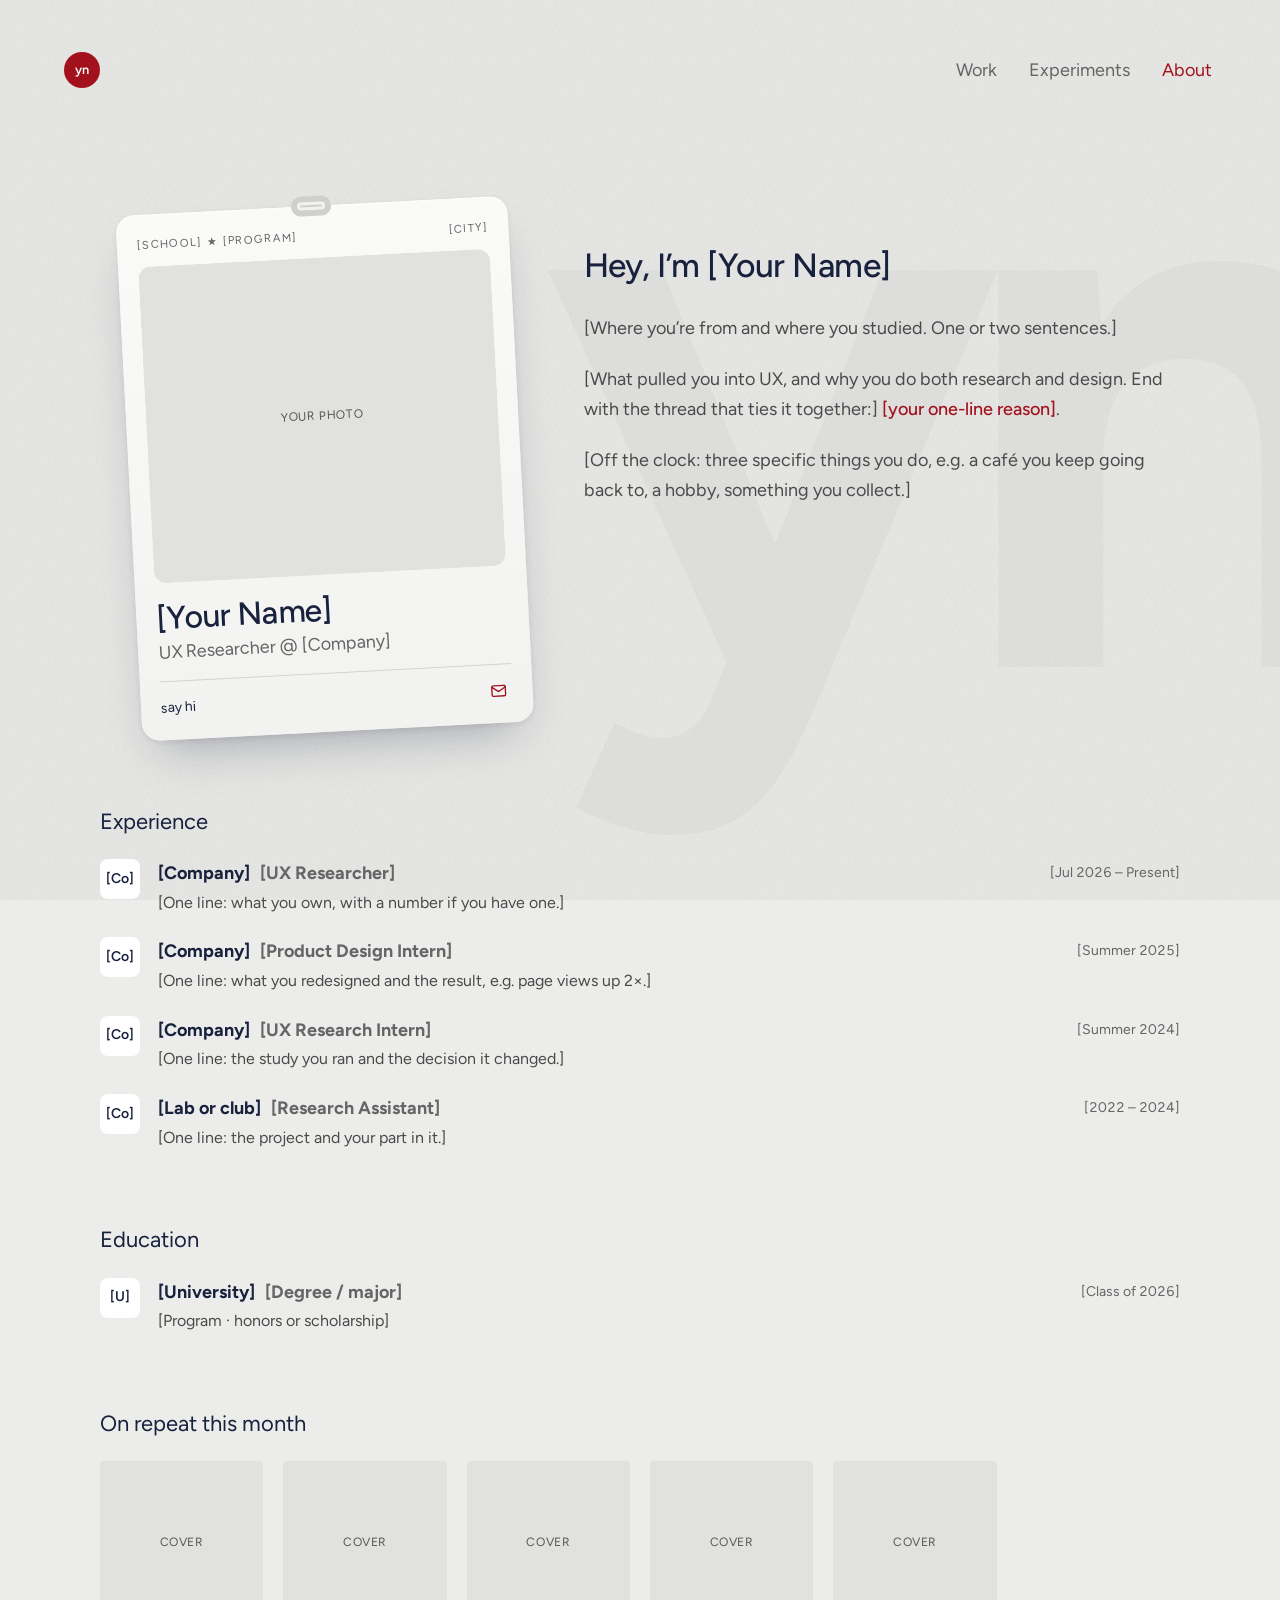
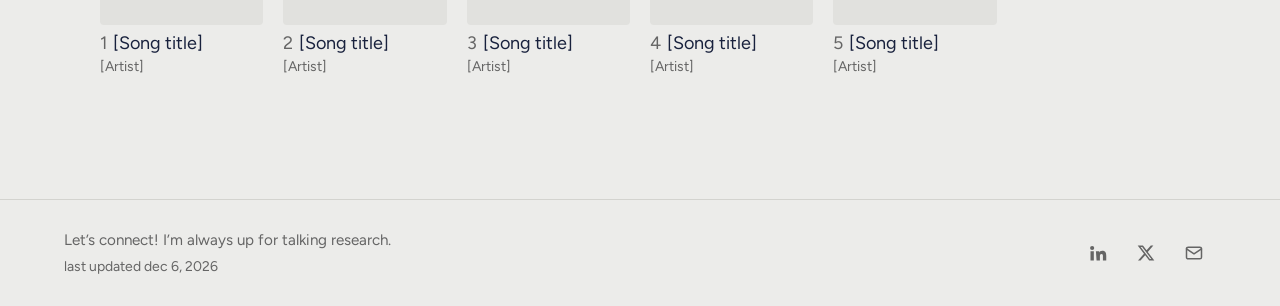
==== about.html @ 82781ccc "Redesign site: minimal gallery layout with Work, Experiments and About pages Rebuilds every page in " ====
<!doctype html>
<html lang="en">
<head>
  <meta charset="utf-8">
  <meta name="viewport" content="width=device-width, initial-scale=1">
  <title>About · Your Name</title>
  <meta name="description" content="About Your Name: background, experience and education.">
  <meta name="theme-color" content="#ECECEA">
  <link rel="preconnect" href="https://fonts.googleapis.com">
  <link rel="preconnect" href="https://fonts.gstatic.com" crossorigin>
  <link rel="stylesheet" href="https://fonts.googleapis.com/css2?family=Figtree:wght@400;500;600;700&display=swap">
  <link rel="stylesheet" href="css/styles.css">
  <script src="js/main.js" defer></script>
</head>
<body>
  <a class="skip-link" href="#main">Skip to content</a>
  <!-- EDIT: your initials (also in the logo below) -->
  <div class="watermark" aria-hidden="true">yn</div>

  <header class="site-header">
    <nav class="nav wrap" aria-label="Primary">
      <a class="logo" href="index.html" aria-label="Your Name, home">yn</a>
      <ul class="nav__links" role="list">
        <li><a class="nav__link" href="index.html">Work</a></li>
        <li><a class="nav__link" href="experiments.html">Experiments</a></li>
        <li><a class="nav__link" href="about.html" aria-current="page">About</a></li>
      </ul>
    </nav>
  </header>

  <main id="main">

    <div class="wrap">
      <div class="about">
        <section class="about-top" aria-labelledby="hi">
          <div class="badge-wrap fade-in">
            <div class="badge" data-badge>
              <div class="badge__top"><span>[School] ★ [Program]</span><span>[City]</span></div>
              <div class="badge__photo">
                <!-- EDIT: replace with <img src="assets/portrait.jpg" alt="Your Name smiling"> -->
                <div class="ph" aria-hidden="true">your photo</div>
              </div>
              <p class="badge__name">[Your Name]</p>
              <p class="badge__role">UX Researcher @ [Company]</p>
              <div class="badge__foot">
                <span>say hi</span>
                <a class="icon-btn" href="mailto:you@example.com" aria-label="Email you@example.com"><svg viewBox="0 0 24 24" fill="none" stroke="currentColor" stroke-width="1.8" stroke-linecap="round" stroke-linejoin="round" aria-hidden="true" focusable="false"><rect x="3" y="5" width="18" height="14" rx="2"/><path d="m3 7 9 6 9-6"/></svg></a>
              </div>
            </div>
          </div>

          <div class="about-bio fade-in" style="--d:2">
            <h1 id="hi">Hey, I’m [Your Name]</h1>
            <!-- EDIT -->
            <p>[Where you’re from and where you studied. One or two sentences.]</p>
            <p>[What pulled you into UX, and why you do both research and design. End with the thread that ties it together:] <span class="hl">[your one-line reason]</span>.</p>
            <p>[Off the clock: three specific things you do, e.g. a café you keep going back to, a hobby, something you collect.]</p>
          </div>
        </section>

        <section class="about-section" aria-labelledby="xp-h">
          <h2 id="xp-h">Experience</h2>
          <ul class="xp" role="list">
          <li>
            <!-- EDIT: replace text with <img src="assets/logo-….png" alt=""> -->
            <span class="xp__logo" aria-hidden="true">[Co]</span>
            <div>
              <div class="xp__head">
                <h3 class="xp__org">[Company] <span>[UX Researcher]</span></h3>
                <p class="xp__date">[Jul 2026 – Present]</p>
              </div>
              <p class="xp__desc">[One line: what you own, with a number if you have one.]</p>
            </div>
          </li>
          <li>
            <!-- EDIT: replace text with <img src="assets/logo-….png" alt=""> -->
            <span class="xp__logo" aria-hidden="true">[Co]</span>
            <div>
              <div class="xp__head">
                <h3 class="xp__org">[Company] <span>[Product Design Intern]</span></h3>
                <p class="xp__date">[Summer 2025]</p>
              </div>
              <p class="xp__desc">[One line: what you redesigned and the result, e.g. page views up 2×.]</p>
            </div>
          </li>
          <li>
            <!-- EDIT: replace text with <img src="assets/logo-….png" alt=""> -->
            <span class="xp__logo" aria-hidden="true">[Co]</span>
            <div>
              <div class="xp__head">
                <h3 class="xp__org">[Company] <span>[UX Research Intern]</span></h3>
                <p class="xp__date">[Summer 2024]</p>
              </div>
              <p class="xp__desc">[One line: the study you ran and the decision it changed.]</p>
            </div>
          </li>
          <li>
            <!-- EDIT: replace text with <img src="assets/logo-….png" alt=""> -->
            <span class="xp__logo" aria-hidden="true">[Co]</span>
            <div>
              <div class="xp__head">
                <h3 class="xp__org">[Lab or club] <span>[Research Assistant]</span></h3>
                <p class="xp__date">[2022 – 2024]</p>
              </div>
              <p class="xp__desc">[One line: the project and your part in it.]</p>
            </div>
          </li>
          </ul>
        </section>

        <section class="about-section" aria-labelledby="edu-h">
          <h2 id="edu-h">Education</h2>
          <ul class="xp" role="list">
            <li>
              <span class="xp__logo" aria-hidden="true">[U]</span>
              <div>
                <div class="xp__head">
                  <h3 class="xp__org">[University] <span>[Degree / major]</span></h3>
                  <p class="xp__date">[Class of 2026]</p>
                </div>
                <p class="xp__desc">[Program · honors or scholarship]</p>
              </div>
            </li>
          </ul>
        </section>

        <!-- OPTIONAL: delete this section if you don't want it -->
        <section class="about-section" aria-labelledby="rep-h">
          <h2 id="rep-h">On repeat this month</h2>
          <ol class="repeat" role="list">
          <li>
            <div class="ph" aria-hidden="true">cover</div>
            <p class="repeat__title"><span>1</span>[Song title]</p>
            <p class="repeat__artist">[Artist]</p>
          </li>
          <li>
            <div class="ph" aria-hidden="true">cover</div>
            <p class="repeat__title"><span>2</span>[Song title]</p>
            <p class="repeat__artist">[Artist]</p>
          </li>
          <li>
            <div class="ph" aria-hidden="true">cover</div>
            <p class="repeat__title"><span>3</span>[Song title]</p>
            <p class="repeat__artist">[Artist]</p>
          </li>
          <li>
            <div class="ph" aria-hidden="true">cover</div>
            <p class="repeat__title"><span>4</span>[Song title]</p>
            <p class="repeat__artist">[Artist]</p>
          </li>
          <li>
            <div class="ph" aria-hidden="true">cover</div>
            <p class="repeat__title"><span>5</span>[Song title]</p>
            <p class="repeat__artist">[Artist]</p>
          </li>
          </ol>
        </section>
      </div>
    </div>
  </main>

  <footer class="site-footer">
    <div class="wrap footer__row">
      <div>
        <p class="footer__hello">Let’s connect! I’m always up for talking research.</p>
        <p class="footer__updated">last updated <span data-updated>nov 2026</span></p>
      </div>
      <!-- EDIT: your profile links and email -->
      <ul class="socials" role="list">
        <li><a href="https://www.linkedin.com/in/your-handle/" aria-label="LinkedIn"><svg viewBox="0 0 24 24" fill="currentColor" aria-hidden="true" focusable="false"><path d="M4.98 3.5a2.5 2.5 0 1 1 0 5 2.5 2.5 0 0 1 0-5zM3 9.75h4V21H3zM9.5 9.75h3.8v1.6h.05c.53-1 1.83-2.05 3.77-2.05 4.03 0 4.78 2.65 4.78 6.1V21h-4v-5c0-1.2-.02-2.75-1.68-2.75-1.68 0-1.94 1.31-1.94 2.66V21h-4z"/></svg></a></li>
        <li><a href="https://x.com/your-handle" aria-label="X (Twitter)"><svg viewBox="0 0 24 24" fill="currentColor" aria-hidden="true" focusable="false"><path d="M17.75 3h3.07l-6.7 7.66L22 21h-6.17l-4.83-6.32L5.47 21H2.4l7.17-8.2L2 3h6.33l4.37 5.78zm-1.08 16.17h1.7L7.4 4.74H5.58z"/></svg></a></li>
        <li><a href="mailto:you@example.com" aria-label="Email you@example.com"><svg viewBox="0 0 24 24" fill="none" stroke="currentColor" stroke-width="1.8" stroke-linecap="round" stroke-linejoin="round" aria-hidden="true" focusable="false"><rect x="3" y="5" width="18" height="14" rx="2"/><path d="m3 7 9 6 9-6"/></svg></a></li>
      </ul>
    </div>
  </footer>
</body>
</html>
---- css/styles.css ----
/* =========================================================
   Layout concept: a quiet grey "paper" gallery. Work is shown
   as framed covers; everything else is a narrow reading column.

   Contrast (WCAG AA, normal text ≥ 4.5:1 on --bg):
   ink 14.9 · text 12.4 · muted 5.0 · accent 6.6
   ========================================================= */
:root {
  --bg: #ECECEA;
  --box: #E1E1DE;          /* process cards, placeholders */
  --white: #FFFFFF;
  --ink: #18213D;          /* headings: deep navy */
  --text: #2D2D2D;
  --muted: #656565;
  --line: #D3D3CF;
  --accent: #A3121C;       /* the one red */

  --font: "Figtree", ui-sans-serif, system-ui, -apple-system, "Segoe UI", sans-serif;

  --fs-xs: .75rem;      /* labels */
  --fs-sm: .875rem;     /* captions, meta */
  --fs-base: 1rem;
  --fs-md: 1.125rem;
  --fs-lg: 1.375rem;
  --fs-xl: clamp(1.6rem, 1.2rem + 1.4vw, 2.1rem);
  --fs-hero: clamp(2rem, 1.3rem + 2.6vw, 3.1rem);

  --gutter: clamp(20px, 5vw, 80px);
  --max: 1440px;
  --read: 640px;            /* case study column */
  --radius: 6px;

  --ease: cubic-bezier(.2, .8, .2, 1);
  --spring: cubic-bezier(.34, 1.45, .64, 1);
}

/* ---------- base ---------- */
*, *::before, *::after { box-sizing: border-box; }
* { margin: 0; }
html { -webkit-text-size-adjust: 100%; text-size-adjust: 100%; }
@media (prefers-reduced-motion: no-preference) { html { scroll-behavior: smooth; } }

body {
  position: relative;
  min-height: 100vh;
  display: flex; flex-direction: column;
  background: var(--bg);
  color: var(--text);
  font-family: var(--font);
  font-size: var(--fs-base);
  line-height: 1.6;
  -webkit-font-smoothing: antialiased;
}
main { flex: 1; }

/* paper grain */
body::after {
  content: "";
  position: fixed; inset: 0; z-index: -1;
  pointer-events: none;
  opacity: .35; mix-blend-mode: multiply;
  background-image: url("data:image/svg+xml,%3Csvg xmlns='http://www.w3.org/2000/svg' width='200' height='200'%3E%3Cfilter id='n'%3E%3CfeTurbulence type='fractalNoise' baseFrequency='.9' numOctaves='2' stitchTiles='stitch'/%3E%3CfeColorMatrix values='0 0 0 0 0 0 0 0 0 0 0 0 0 0 0 0 0 0 .18 0'/%3E%3C/filter%3E%3Crect width='100%25' height='100%25' filter='url(%23n)'/%3E%3C/svg%3E");
}

/* giant faint initials behind everything */
.watermark {
  position: fixed; z-index: -2;
  right: -6vw; top: 8vh;
  font-size: min(62vw, 900px); font-weight: 700;
  line-height: .8; letter-spacing: -.06em;
  color: rgba(24, 33, 61, .028);
  pointer-events: none; user-select: none;
}

img, svg { display: block; max-width: 100%; }
a { color: inherit; }
button { font: inherit; color: inherit; cursor: pointer; }
ul[role="list"], ol[role="list"] { list-style: none; padding: 0; }

:focus-visible { outline: 2px solid var(--accent); outline-offset: 3px; border-radius: 3px; }

.sr-only {
  position: absolute; width: 1px; height: 1px; padding: 0; margin: -1px;
  overflow: hidden; clip: rect(0 0 0 0); white-space: nowrap; border: 0;
}
.skip-link {
  position: fixed; top: 12px; left: 12px; z-index: 100;
  padding: 10px 16px; border-radius: var(--radius);
  background: var(--ink); color: var(--white); text-decoration: none;
  transform: translateY(-200%); transition: transform .2s var(--ease);
}
.skip-link:focus { transform: none; }

.wrap {
  width: 100%; max-width: calc(var(--max) + var(--gutter) * 2);
  margin-inline: auto; padding-inline: var(--gutter);
}

/* ---------- header ---------- */
.site-header { padding-block: clamp(24px, 4vw, 48px); }
.nav { display: flex; align-items: center; justify-content: space-between; gap: 16px; }

.logo {
  display: grid; place-items: center;
  width: 36px; height: 36px; border-radius: 50%;
  background: var(--accent); color: var(--white);
  font-size: .8rem; font-weight: 600; letter-spacing: -.02em;
  text-decoration: none;
  transition: transform .4s var(--spring);
}
.logo:hover { transform: rotate(-12deg) scale(1.06); }

.nav__links { display: flex; gap: clamp(8px, 2vw, 24px); }
.nav__link {
  display: inline-flex; align-items: center; min-height: 44px; padding-inline: 4px;
  font-size: var(--fs-md); color: var(--muted); text-decoration: none;
  transition: color .2s;
}
.nav__link:hover { color: var(--ink); }
.nav__link[aria-current="page"] { color: var(--accent); }

/* ---------- shared bits ---------- */
.label {
  font-size: var(--fs-xs); font-weight: 500;
  letter-spacing: .05em; text-transform: uppercase;
  color: var(--muted);
}
.pill {
  display: inline-flex; align-items: center;
  padding: 3px 12px; border-radius: 999px;
  background: var(--white);
  font-size: var(--fs-sm); color: var(--text); white-space: nowrap;
}
.page-intro { padding-block: clamp(24px, 5vw, 64px) clamp(40px, 6vw, 72px); }
.page-title {
  font-size: var(--fs-hero); font-weight: 500;
  line-height: 1.15; letter-spacing: -.02em; color: var(--ink);
  max-width: 22ch; text-wrap: balance;
}
.page-sub { margin-top: 16px; font-size: var(--fs-md); color: var(--ink); }

/* placeholder art (replace with <img>) */
.ph {
  display: grid; place-items: center;
  width: 100%; max-width: 100%;
  aspect-ratio: var(--ratio, 16 / 10);
  padding: 16px;
  border-radius: var(--radius);
  background: var(--box);
  color: #555;
  font-size: var(--fs-xs); letter-spacing: .05em; text-transform: uppercase; text-align: center;
}

/* ---------- WORK GRID ---------- */
.work-grid {
  display: grid;
  grid-template-columns: repeat(auto-fill, minmax(min(100%, 340px), 1fr));
  gap: clamp(32px, 4vw, 48px) clamp(20px, 2.4vw, 32px);
  padding-bottom: clamp(64px, 10vw, 128px);
}
.work-card { display: grid; gap: 14px; text-decoration: none; }
.work-card__cover {
  position: relative; overflow: hidden;
  aspect-ratio: 16 / 9;
  border-radius: 4px;
  background: var(--cover, var(--box));
}
.work-card__cover > * { transition: transform .6s var(--ease); }
.work-card:hover .work-card__cover > * { transform: scale(1.035); }
.work-card__cover img { width: 100%; height: 100%; object-fit: cover; }
.work-card__meta { display: flex; align-items: center; justify-content: space-between; gap: 12px; }
.work-card__title {
  font-size: var(--fs-lg); font-weight: 400; line-height: 1.2; color: var(--ink);
  transition: color .2s;
}
.work-card:hover .work-card__title { color: var(--accent); }
.work-card__role { margin-top: -10px; font-size: var(--fs-sm); color: var(--muted); }

/* cover mocks (placeholders) */
.mock-center { position: absolute; inset: 0; display: grid; place-items: center; }
.mock-screen {
  width: 62%; aspect-ratio: 16 / 10;
  background: var(--white); border-radius: 4px;
  box-shadow: 0 12px 30px -12px rgba(0, 0, 0, .45);
  display: grid; grid-template-rows: auto 1fr; overflow: hidden;
}
.mock-screen__bar { height: 9%; background: #1D2742; }
.mock-screen__body { display: grid; grid-template-columns: repeat(3, 1fr); gap: 6%; padding: 6%; align-content: start; }
.mock-screen__body i { height: 0; padding-bottom: 50%; border-radius: 2px; background: #E8EAF0; }
.mock-phone {
  width: 20%; aspect-ratio: 9 / 17;
  background: var(--white); border-radius: 8px;
  box-shadow: 0 12px 30px -12px rgba(0, 0, 0, .5);
  display: grid; align-content: end; gap: 6%; padding: 8%;
}
.mock-phone i { height: 7px; border-radius: 4px; background: #E3E6EA; }
.mock-phone i:nth-child(2) { width: 70%; justify-self: end; background: #9ED8D2; }
.mock-mark {
  width: 22%; aspect-ratio: 1; border-radius: 50%;
  background: radial-gradient(circle at 35% 30%, #fff, #D9D9D6);
  box-shadow: 0 10px 24px -10px rgba(0, 0, 0, .35);
}
.cover-grid {
  background:
    linear-gradient(rgba(0,0,0,.04) 1px, transparent 1px) 0 0 / 22px 22px,
    linear-gradient(90deg, rgba(0,0,0,.04) 1px, transparent 1px) 0 0 / 22px 22px,
    radial-gradient(circle at 15% 85%, #F1E6F7, transparent 45%),
    radial-gradient(circle at 85% 15%, #FFF1E2, transparent 45%),
    #F6F6F5 !important;
}

/* ---------- CASE STUDY ---------- */
.case { width: 100%; max-width: calc(var(--read) + var(--gutter) * 2); margin-inline: auto; padding-inline: var(--gutter); padding-bottom: clamp(64px, 10vw, 120px); }
.case-title { font-size: var(--fs-xl); font-weight: 500; line-height: 1.2; letter-spacing: -.015em; color: var(--ink); }
.case-sub { margin-top: 6px; color: var(--ink); }
.case-meta { display: grid; grid-template-columns: repeat(3, minmax(0, 1fr)); gap: 16px; margin-top: 24px; }
.case-meta dt { margin-bottom: 2px; }
.case-meta dd { margin: 0; font-size: var(--fs-sm); color: var(--ink); }
@media (max-width: 480px) { .case-meta { grid-template-columns: 1fr 1fr; } }

.case-hero {
  position: relative; overflow: hidden;
  margin-top: 32px;
  aspect-ratio: 16 / 10;
  border-radius: var(--radius);
  background: var(--cover, var(--box));
}
.case-hero img { width: 100%; height: 100%; object-fit: cover; }
.case-hero .mock-screen { width: 82%; }

.block { margin-top: clamp(48px, 7vw, 72px); display: grid; gap: 14px; }
.block > .label { margin-bottom: -6px; }
.block-title { font-size: var(--fs-md); font-weight: 500; line-height: 1.35; color: var(--ink); text-wrap: balance; }
.block p, .block li { font-size: .95rem; line-height: 1.65; }
.block figure { margin: 0; }
.block figcaption { margin-top: 8px; font-size: var(--fs-sm); color: var(--muted); }

.part-title {
  display: flex; flex-wrap: wrap; align-items: center; gap: 8px 14px;
  margin-top: clamp(56px, 8vw, 88px);
  font-size: var(--fs-lg); font-weight: 400; color: var(--ink);
}
.part-title .pill { font-size: var(--fs-xs); }

.features { display: grid; gap: 20px 32px; margin-top: 8px; }
@media (min-width: 560px) { .features { grid-template-columns: 1fr 1fr; } }
.features h3, .boxes h3, .numbered h3, .features h4, .boxes h4, .numbered h4 { font-size: .95rem; font-weight: 500; color: var(--ink); }
.features p { color: var(--muted); font-size: var(--fs-sm) !important; }

.boxes { display: grid; gap: 12px; margin-top: 8px; }
@media (min-width: 560px) { .boxes { grid-template-columns: 1fr 1fr; } }
.boxes li {
  display: grid; gap: 6px; align-content: start;
  padding: 18px 20px; border-radius: var(--radius);
  background: var(--box);
  transition: background-color .25s, transform .3s var(--ease);
}
.boxes li:hover { background: #D9D9D5; transform: translateY(-2px); }
.boxes p { font-size: var(--fs-sm) !important; }

.numbered { display: grid; gap: 22px; margin-top: 4px; }
.numbered li { display: grid; grid-template-columns: 36px minmax(0, 1fr); gap: 4px 0; }
.numbered .num { grid-row: span 2; font-size: var(--fs-sm); color: var(--accent); padding-top: 1px; font-variant-numeric: tabular-nums; }

.stats { display: grid; grid-template-columns: repeat(auto-fit, minmax(150px, 1fr)); gap: 20px; margin-top: 4px; }
.stat { display: grid; gap: 2px; padding-top: 12px; border-top: 1px solid var(--line); }
.stat strong { font-size: var(--fs-xl); font-weight: 500; line-height: 1.1; color: var(--ink); font-variant-numeric: tabular-nums; }
.stat span { font-size: var(--fs-sm); color: var(--muted); }

.notice {
  padding: 18px 22px; border-radius: var(--radius);
  background: var(--white); font-size: .95rem;
}
.notice a { color: var(--accent); text-decoration: none; font-weight: 500; }
.notice a:hover { text-decoration: underline; }

.quote { display: grid; gap: 6px; }
.quote + .quote { margin-top: 10px; }
.quote__who { font-weight: 500; color: var(--ink); }
.quote__who span { margin-left: 6px; font-weight: 400; color: var(--muted); }
.quote blockquote { margin: 0; }

.rule { margin-top: clamp(48px, 7vw, 72px); border: 0; border-top: 1px dashed var(--line); }

.photo-row { display: grid; gap: 12px; margin-top: 8px; }
@media (min-width: 560px) { .photo-row { grid-template-columns: 3fr 2fr 4fr; } }
.photo-row .ph, .photo-row img { height: 100%; aspect-ratio: auto; min-height: 180px; object-fit: cover; border-radius: var(--radius); }

/* zoomable media */
.zoom {
  display: block; width: 100%; padding: 0; border: 0; background: none;
  border-radius: var(--radius); overflow: hidden; cursor: zoom-in;
}
.zoom > * { transition: transform .5s var(--ease); }
.zoom:hover > * { transform: scale(1.02); }

.next {
  display: flex; align-items: center; justify-content: space-between; gap: 16px;
  margin-top: clamp(56px, 8vw, 88px); padding-top: 24px;
  border-top: 1px solid var(--line);
  text-decoration: none;
}
.next__title { font-size: var(--fs-lg); color: var(--ink); transition: color .2s; }
.next__arrow { font-size: var(--fs-lg); color: var(--ink); transition: transform .35s var(--spring); }
.next:hover .next__title { color: var(--accent); }
.next:hover .next__arrow { transform: translateX(6px); }
.back {
  display: inline-flex; align-items: center; gap: 6px; min-height: 44px; margin-bottom: 8px;
  font-size: var(--fs-sm); color: var(--muted); text-decoration: none;
}
.back:hover { color: var(--ink); }

/* ---------- ABOUT ---------- */
.about {
  display: grid; gap: clamp(40px, 6vw, 72px);
  max-width: 1080px; margin-inline: auto;
  padding-block: clamp(24px, 4vw, 48px) clamp(64px, 10vw, 120px);
}
.about-top { display: grid; gap: clamp(40px, 6vw, 64px); align-items: start; }
@media (min-width: 880px) { .about-top { grid-template-columns: 420px minmax(0, 1fr); } }

.badge-wrap { display: grid; justify-items: center; padding-top: 18px; }
.badge {
  position: relative;
  width: min(calc(100% - 28px), 400px);
  padding: 22px 20px 16px;
  border-radius: 18px;
  background: linear-gradient(180deg, #FAFAF9, #F2F2F0);
  box-shadow: 0 1px 0 rgba(255,255,255,.8) inset, 0 24px 48px -20px rgba(24, 33, 61, .35), 0 2px 6px rgba(24, 33, 61, .08);
  transform-origin: 50% -20px;
  rotate: -3deg;
  transition: rotate .7s var(--spring);
}
.badge::before {          /* lanyard clip */
  content: "";
  position: absolute; top: -10px; left: 50%; translate: -50% 0;
  width: 40px; height: 20px; border-radius: 10px;
  background: #CFCFCB;
  box-shadow: inset 0 0 0 6px #CFCFCB, inset 0 0 0 9px #F2F2F0;
}
.badge__top { display: flex; justify-content: space-between; gap: 12px; margin-bottom: 12px; }
.badge__top span { font-size: .7rem; letter-spacing: .12em; text-transform: uppercase; color: var(--muted); }
.badge__photo { border-radius: 12px; overflow: hidden; }
.badge__photo .ph, .badge__photo img { aspect-ratio: 10 / 9; border-radius: 12px; width: 100%; object-fit: cover; }
.badge__name { margin-top: 18px; font-size: 2rem; font-weight: 500; line-height: 1.1; letter-spacing: -.02em; color: var(--ink); }
.badge__role { margin-top: 2px; font-size: var(--fs-md); color: var(--muted); }
.badge__foot {
  display: flex; align-items: center; justify-content: space-between;
  margin-top: 14px; padding-top: 10px; border-top: 1px solid var(--line);
  font-size: var(--fs-sm); color: var(--ink);
}
.icon-btn {
  display: grid; place-items: center;
  width: 44px; height: 44px; margin: -6px -8px -6px 0;
  border-radius: 50%; color: var(--accent); text-decoration: none;
  transition: background-color .2s;
}
.icon-btn:hover { background: var(--white); }
.icon-btn svg { width: 18px; height: 18px; }

.about-bio { display: grid; gap: 20px; padding-top: clamp(0px, 4vw, 56px); }
.about-bio h1 { font-size: var(--fs-xl); font-weight: 500; letter-spacing: -.015em; color: var(--ink); }
.about-bio p { max-width: 56ch; font-size: var(--fs-md); line-height: 1.7; color: #4A4A4A; }
.hl { color: var(--accent); font-weight: 500; }

.about-section { display: grid; gap: 20px; }
.about-section > h2 { font-size: var(--fs-lg); font-weight: 400; color: var(--ink); }

.xp { display: grid; gap: 22px; }
.xp li { display: grid; grid-template-columns: 40px minmax(0, 1fr); gap: 0 18px; }
.xp__logo {
  display: grid; place-items: center;
  width: 40px; height: 40px; border-radius: 8px;
  background: var(--white); overflow: hidden;
  font-size: var(--fs-sm); font-weight: 600; color: var(--ink);
}
.xp__logo img { width: 100%; height: 100%; object-fit: contain; }
.xp__head { display: flex; flex-wrap: wrap; justify-content: space-between; gap: 2px 16px; }
.xp__org { font-size: var(--fs-md); color: var(--ink); }
.xp__org span { margin-left: 6px; color: var(--muted); }
.xp__date { font-size: var(--fs-sm); color: var(--muted); padding-top: 3px; font-variant-numeric: tabular-nums; }
.xp__desc { margin-top: 2px; color: #4A4A4A; }

.repeat { display: grid; grid-template-columns: repeat(auto-fill, minmax(140px, 1fr)); gap: 20px; }
.repeat li { display: grid; gap: 8px; }
.repeat .ph { --ratio: 1; border-radius: 4px; }
.repeat__title { font-size: var(--fs-md); color: var(--ink); line-height: 1.2; white-space: nowrap; overflow: hidden; text-overflow: ellipsis; }
.repeat__title span { margin-right: 6px; color: var(--muted); }
.repeat__artist { margin-top: -6px; font-size: var(--fs-sm); color: var(--muted); }

/* ---------- EXPERIMENTS ---------- */
.masonry { columns: 1; column-gap: 28px; padding-bottom: clamp(64px, 10vw, 120px); }
@media (min-width: 560px) { .masonry { columns: 2; } }
@media (min-width: 900px) { .masonry { columns: 3; } }
@media (min-width: 1200px) { .masonry { columns: 4; } }
.masonry li { break-inside: avoid; margin-bottom: 28px; }
.masonry .zoom { position: relative; border-radius: 4px; }
.masonry .ph { border-radius: 4px; background: var(--tone, var(--box)); color: rgba(24, 33, 61, .8); }
.masonry .zoom::after {
  content: attr(data-caption);
  position: absolute; left: 10px; bottom: 10px; max-width: calc(100% - 20px);
  padding: 4px 10px; border-radius: 999px;
  background: var(--white); color: var(--ink);
  font-size: var(--fs-xs); text-align: left;
  opacity: 0; translate: 0 6px;
  transition: opacity .2s, translate .3s var(--ease);
}
.masonry .zoom:hover::after, .masonry .zoom:focus-visible::after { opacity: 1; translate: 0 0; }

/* ---------- lightbox ---------- */
.lightbox {
  width: min(1100px, calc(100vw - 32px)); max-height: calc(100vh - 32px);
  padding: 0; border: 0; background: transparent; overflow: visible;
}
.lightbox::backdrop { background: rgba(20, 22, 30, .82); backdrop-filter: blur(4px); }
.lightbox[open] { animation: pop .3s var(--ease); }
@keyframes pop { from { opacity: 0; transform: scale(.97); } }
.lightbox__close {
  display: block; margin: 0 0 12px auto; min-height: 40px; padding: 0 16px;
  border: 1px solid rgba(255,255,255,.5); border-radius: 999px;
  background: transparent; color: var(--white); font-size: var(--fs-sm);
}
.lightbox__close:hover { background: var(--white); color: var(--ink); }
.lightbox__close:focus-visible { outline-color: var(--white); }
.lightbox__content > * { width: 100%; max-height: calc(100vh - 140px); object-fit: contain; border-radius: var(--radius); }
.lightbox__content .ph { max-height: none; }
.lightbox__cap { margin-top: 10px; color: var(--white); font-size: var(--fs-sm); }

/* ---------- footer ---------- */
.site-footer { border-top: 1px solid var(--line); padding-block: 28px; }
.footer__row { display: flex; flex-wrap: wrap; align-items: center; justify-content: space-between; gap: 16px; }
.footer__hello { font-size: .95rem; color: var(--muted); }
.footer__updated { margin-top: 4px; font-size: var(--fs-sm); color: var(--muted); }
.socials { display: flex; gap: 4px; }
.socials a {
  display: grid; place-items: center; width: 44px; height: 44px;
  border-radius: 50%; color: var(--muted); transition: color .2s, background-color .2s;
}
.socials a:hover { color: var(--ink); background: rgba(255, 255, 255, .6); }
.socials svg { width: 20px; height: 20px; }

/* ---------- motion ---------- */
@media (prefers-reduced-motion: no-preference) {
  .fade-in { animation: fade-up .7s var(--ease) both; animation-delay: calc(var(--d, 0) * 70ms); }
}
@keyframes fade-up { from { opacity: 0; transform: translateY(14px); } }

@media (prefers-reduced-motion: reduce) {
  *, *::before, *::after { animation-duration: .01ms !important; transition-duration: .01ms !important; }
}
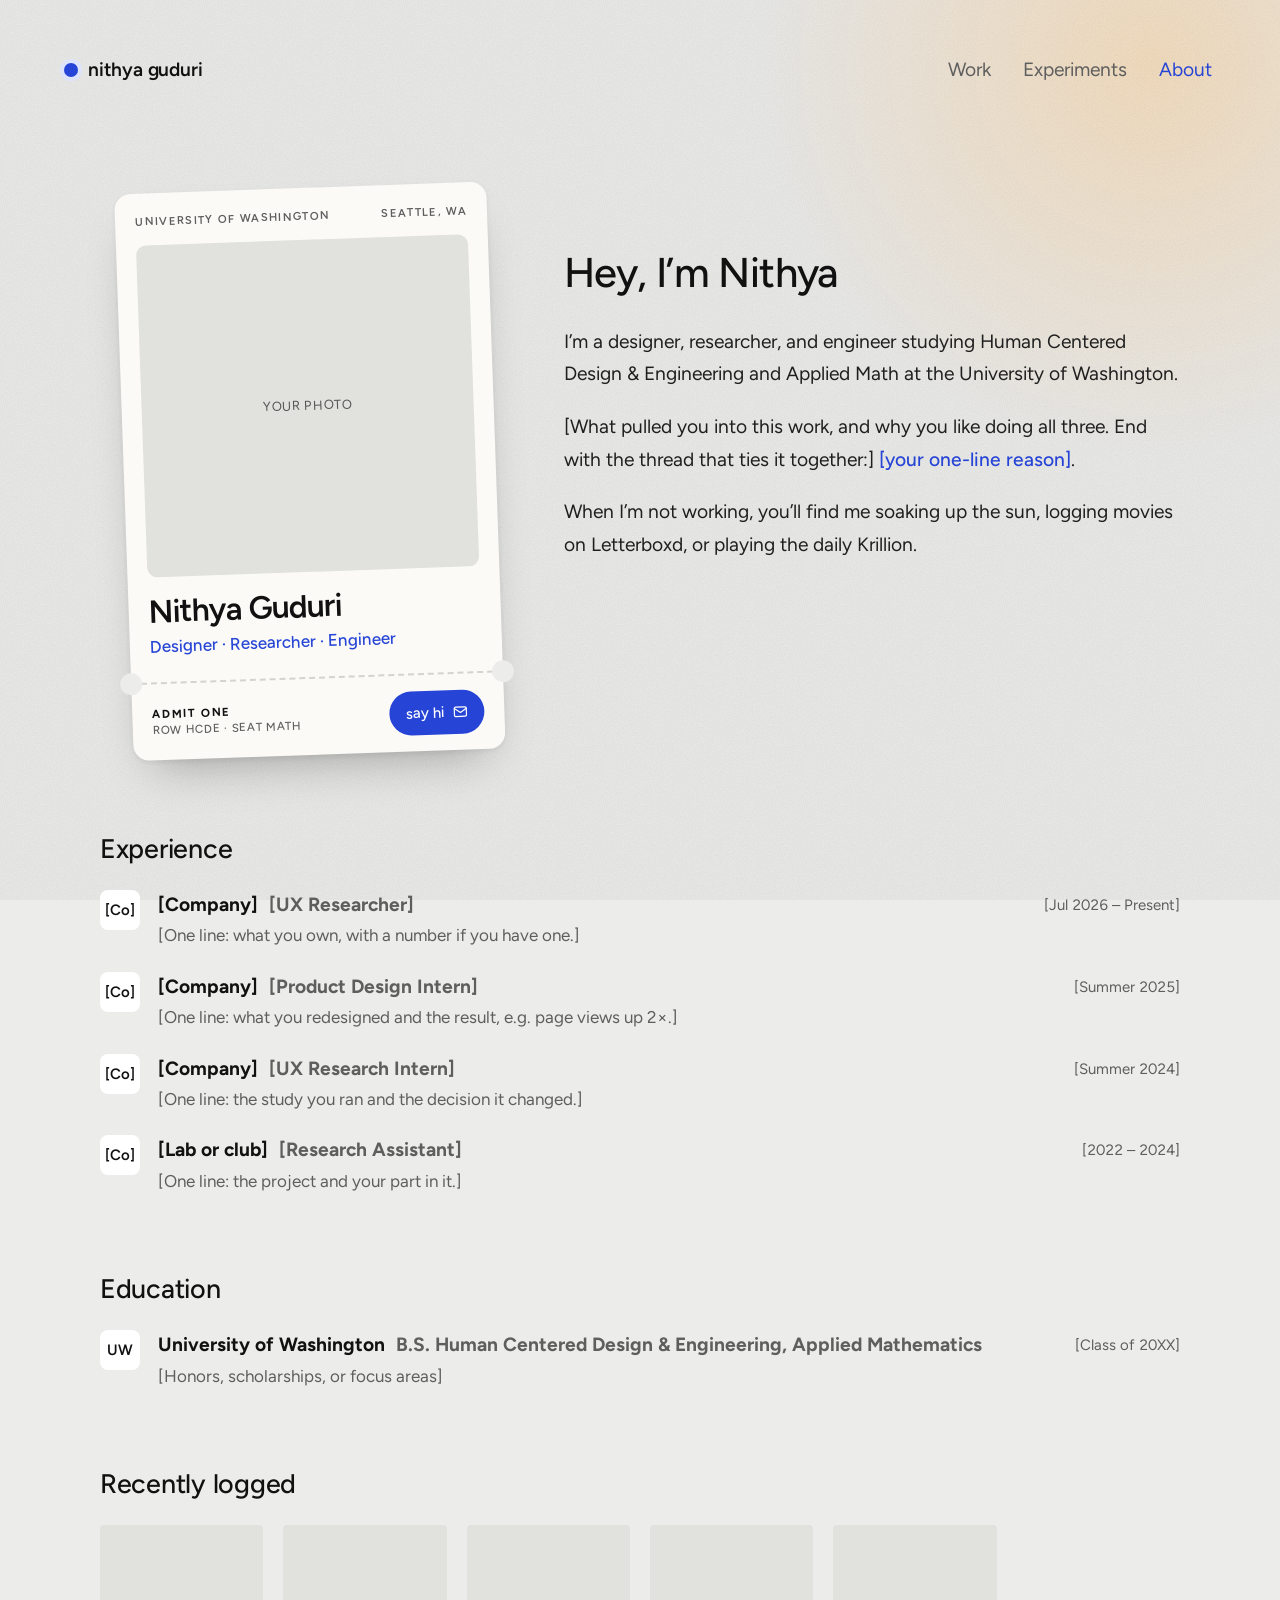
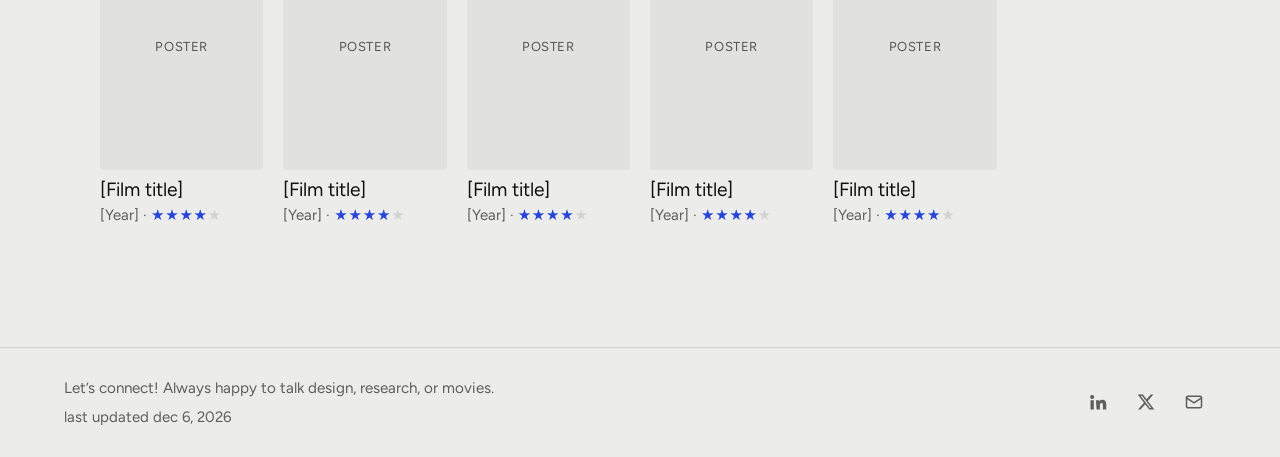
==== commit fd237548: "Make the design my own and add my info - Cobalt accent, black text, warm sun glow instead of initial" ====
--- a/about.html
+++ b/about.html
@@ -3,8 +3,8 @@
 <head>
   <meta charset="utf-8">
   <meta name="viewport" content="width=device-width, initial-scale=1">
-  <title>About · Your Name</title>
-  <meta name="description" content="About Your Name: background, experience and education.">
+  <title>About · Nithya Guduri</title>
+  <meta name="description" content="About Nithya Guduri: background, experience and education.">
   <meta name="theme-color" content="#ECECEA">
   <link rel="preconnect" href="https://fonts.googleapis.com">
   <link rel="preconnect" href="https://fonts.gstatic.com" crossorigin>
@@ -14,12 +14,10 @@
 </head>
 <body>
   <a class="skip-link" href="#main">Skip to content</a>
-  <!-- EDIT: your initials (also in the logo below) -->
-  <div class="watermark" aria-hidden="true">yn</div>
 
   <header class="site-header">
     <nav class="nav wrap" aria-label="Primary">
-      <a class="logo" href="index.html" aria-label="Your Name, home">yn</a>
+      <a class="wordmark" href="index.html"><span class="wordmark__sun" aria-hidden="true"></span><span>nithya <span class="wordmark__last">guduri</span></span><span class="sr-only">, home</span></a>
       <ul class="nav__links" role="list">
         <li><a class="nav__link" href="index.html">Work</a></li>
         <li><a class="nav__link" href="experiments.html">Experiments</a></li>
@@ -33,28 +31,30 @@
     <div class="wrap">
       <div class="about">
         <section class="about-top" aria-labelledby="hi">
-          <div class="badge-wrap fade-in">
-            <div class="badge" data-badge>
-              <div class="badge__top"><span>[School] ★ [Program]</span><span>[City]</span></div>
-              <div class="badge__photo">
-                <!-- EDIT: replace with <img src="assets/portrait.jpg" alt="Your Name smiling"> -->
-                <div class="ph" aria-hidden="true">your photo</div>
+          <div class="ticket-wrap fade-in">
+            <div class="ticket" data-badge>
+              <div class="ticket__main">
+                <div class="ticket__top"><span>University of Washington</span><span>Seattle, WA</span></div>
+                <div class="ticket__photo">
+                  <!-- EDIT: replace with <img src="assets/portrait.jpg" alt="Nithya smiling in the sun"> -->
+                  <div class="ph" aria-hidden="true">your photo</div>
+                </div>
+                <p class="ticket__name">Nithya Guduri</p>
+                <p class="ticket__role">Designer · Researcher · Engineer</p>
               </div>
-              <p class="badge__name">[Your Name]</p>
-              <p class="badge__role">UX Researcher @ [Company]</p>
-              <div class="badge__foot">
-                <span>say hi</span>
-                <a class="icon-btn" href="mailto:you@example.com" aria-label="Email you@example.com"><svg viewBox="0 0 24 24" fill="none" stroke="currentColor" stroke-width="1.8" stroke-linecap="round" stroke-linejoin="round" aria-hidden="true" focusable="false"><rect x="3" y="5" width="18" height="14" rx="2"/><path d="m3 7 9 6 9-6"/></svg></a>
+              <div class="ticket__stub">
+                <span class="ticket__admit">Admit one<br><span>Row HCDE · Seat Math</span></span>
+                <a class="ticket__btn" href="mailto:you@example.com">say hi <svg viewBox="0 0 24 24" fill="none" stroke="currentColor" stroke-width="1.8" stroke-linecap="round" stroke-linejoin="round" aria-hidden="true" focusable="false"><rect x="3" y="5" width="18" height="14" rx="2"/><path d="m3 7 9 6 9-6"/></svg></a>
               </div>
             </div>
           </div>
 
           <div class="about-bio fade-in" style="--d:2">
-            <h1 id="hi">Hey, I’m [Your Name]</h1>
-            <!-- EDIT -->
-            <p>[Where you’re from and where you studied. One or two sentences.]</p>
-            <p>[What pulled you into UX, and why you do both research and design. End with the thread that ties it together:] <span class="hl">[your one-line reason]</span>.</p>
-            <p>[Off the clock: three specific things you do, e.g. a café you keep going back to, a hobby, something you collect.]</p>
+            <h1 id="hi">Hey, I’m Nithya</h1>
+            <p>I’m a designer, researcher, and engineer studying Human Centered Design &amp; Engineering and Applied Math at the University of Washington.</p>
+            <!-- EDIT: why you work across all three -->
+            <p>[What pulled you into this work, and why you like doing all three. End with the thread that ties it together:] <span class="hl">[your one-line reason]</span>.</p>
+            <p>When I’m not working, you’ll find me soaking up the sun, logging movies on Letterboxd, or playing the daily Krillion.</p>
           </div>
         </section>
 
@@ -112,13 +112,13 @@
           <h2 id="edu-h">Education</h2>
           <ul class="xp" role="list">
             <li>
-              <span class="xp__logo" aria-hidden="true">[U]</span>
+              <span class="xp__logo" aria-hidden="true">UW</span>
               <div>
                 <div class="xp__head">
-                  <h3 class="xp__org">[University] <span>[Degree / major]</span></h3>
-                  <p class="xp__date">[Class of 2026]</p>
+                  <h3 class="xp__org">University of Washington <span>B.S. Human Centered Design &amp; Engineering, Applied Mathematics</span></h3>
+                  <p class="xp__date">[Class of 20XX]</p>
                 </div>
-                <p class="xp__desc">[Program · honors or scholarship]</p>
+                <p class="xp__desc">[Honors, scholarships, or focus areas]</p>
               </div>
             </li>
           </ul>
@@ -126,32 +126,37 @@
 
         <!-- OPTIONAL: delete this section if you don't want it -->
         <section class="about-section" aria-labelledby="rep-h">
-          <h2 id="rep-h">On repeat this month</h2>
+          <h2 id="rep-h">Recently logged</h2>
           <ol class="repeat" role="list">
           <li>
-            <div class="ph" aria-hidden="true">cover</div>
-            <p class="repeat__title"><span>1</span>[Song title]</p>
-            <p class="repeat__artist">[Artist]</p>
+            <!-- EDIT: replace with <img src="assets/poster-1.jpg" alt=""> -->
+            <div class="ph poster" aria-hidden="true">poster</div>
+            <p class="repeat__title">[Film title]</p>
+            <p class="repeat__artist">[Year] · <span class="stars" role="img" aria-label="[4] out of 5 stars">★★★★<span class="stars__off">★</span></span></p>
           </li>
           <li>
-            <div class="ph" aria-hidden="true">cover</div>
-            <p class="repeat__title"><span>2</span>[Song title]</p>
-            <p class="repeat__artist">[Artist]</p>
+            <!-- EDIT: replace with <img src="assets/poster-2.jpg" alt=""> -->
+            <div class="ph poster" aria-hidden="true">poster</div>
+            <p class="repeat__title">[Film title]</p>
+            <p class="repeat__artist">[Year] · <span class="stars" role="img" aria-label="[4] out of 5 stars">★★★★<span class="stars__off">★</span></span></p>
           </li>
           <li>
-            <div class="ph" aria-hidden="true">cover</div>
-            <p class="repeat__title"><span>3</span>[Song title]</p>
-            <p class="repeat__artist">[Artist]</p>
+            <!-- EDIT: replace with <img src="assets/poster-3.jpg" alt=""> -->
+            <div class="ph poster" aria-hidden="true">poster</div>
+            <p class="repeat__title">[Film title]</p>
+            <p class="repeat__artist">[Year] · <span class="stars" role="img" aria-label="[4] out of 5 stars">★★★★<span class="stars__off">★</span></span></p>
           </li>
           <li>
-            <div class="ph" aria-hidden="true">cover</div>
-            <p class="repeat__title"><span>4</span>[Song title]</p>
-            <p class="repeat__artist">[Artist]</p>
+            <!-- EDIT: replace with <img src="assets/poster-4.jpg" alt=""> -->
+            <div class="ph poster" aria-hidden="true">poster</div>
+            <p class="repeat__title">[Film title]</p>
+            <p class="repeat__artist">[Year] · <span class="stars" role="img" aria-label="[4] out of 5 stars">★★★★<span class="stars__off">★</span></span></p>
           </li>
           <li>
-            <div class="ph" aria-hidden="true">cover</div>
-            <p class="repeat__title"><span>5</span>[Song title]</p>
-            <p class="repeat__artist">[Artist]</p>
+            <!-- EDIT: replace with <img src="assets/poster-5.jpg" alt=""> -->
+            <div class="ph poster" aria-hidden="true">poster</div>
+            <p class="repeat__title">[Film title]</p>
+            <p class="repeat__artist">[Year] · <span class="stars" role="img" aria-label="[4] out of 5 stars">★★★★<span class="stars__off">★</span></span></p>
           </li>
           </ol>
         </section>
@@ -162,7 +167,7 @@
   <footer class="site-footer">
     <div class="wrap footer__row">
       <div>
-        <p class="footer__hello">Let’s connect! I’m always up for talking research.</p>
+        <p class="footer__hello">Let’s connect! Always happy to talk design, research, or movies.</p>
         <p class="footer__updated">last updated <span data-updated>nov 2026</span></p>
       </div>
       <!-- EDIT: your profile links and email -->
--- a/css/styles.css
+++ b/css/styles.css
@@ -3,31 +3,33 @@
    as framed covers; everything else is a narrow reading column.
 
    Contrast (WCAG AA, normal text ≥ 4.5:1 on --bg):
-   ink 14.9 · text 12.4 · muted 5.0 · accent 6.6
+   ink 16.4 · text 14.6 · muted 5.3 · accent 6.4
    ========================================================= */
 :root {
   --bg: #ECECEA;
   --box: #E1E1DE;          /* process cards, placeholders */
   --white: #FFFFFF;
-  --ink: #18213D;          /* headings: deep navy */
-  --text: #2D2D2D;
-  --muted: #656565;
+  --ink: #111111;          /* headings */
+  --text: #1F1F1F;
+  --muted: #5E5E5E;
   --line: #D3D3CF;
-  --accent: #A3121C;       /* the one red */
+  --accent: #2645D6;       /* cobalt: the one accent */
+  --accent-soft: #DCE3FB;
+  --sun: rgba(255, 205, 140, .45);
 
   --font: "Figtree", ui-sans-serif, system-ui, -apple-system, "Segoe UI", sans-serif;
 
-  --fs-xs: .75rem;      /* labels */
-  --fs-sm: .875rem;     /* captions, meta */
-  --fs-base: 1rem;
-  --fs-md: 1.125rem;
-  --fs-lg: 1.375rem;
-  --fs-xl: clamp(1.6rem, 1.2rem + 1.4vw, 2.1rem);
-  --fs-hero: clamp(2rem, 1.3rem + 2.6vw, 3.1rem);
+  --fs-xs: .8125rem;    /* labels */
+  --fs-sm: .9375rem;    /* captions, meta */
+  --fs-base: 1.0625rem; /* body */
+  --fs-md: clamp(1.0625rem, 1rem + .25vw, 1.25rem);
+  --fs-lg: clamp(1.5rem, 1.2rem + 1vw, 2.125rem);   /* project titles */
+  --fs-xl: clamp(1.9rem, 1.4rem + 1.6vw, 2.6rem);
+  --fs-hero: clamp(2.1rem, 1.4rem + 2.6vw, 3.25rem);
 
   --gutter: clamp(20px, 5vw, 80px);
   --max: 1440px;
-  --read: 640px;            /* case study column */
+  --read: 720px;            /* case study column */
   --radius: 6px;
 
   --ease: cubic-bezier(.2, .8, .2, 1);
@@ -62,14 +64,14 @@
   background-image: url("data:image/svg+xml,%3Csvg xmlns='http://www.w3.org/2000/svg' width='200' height='200'%3E%3Cfilter id='n'%3E%3CfeTurbulence type='fractalNoise' baseFrequency='.9' numOctaves='2' stitchTiles='stitch'/%3E%3CfeColorMatrix values='0 0 0 0 0 0 0 0 0 0 0 0 0 0 0 0 0 0 .18 0'/%3E%3C/filter%3E%3Crect width='100%25' height='100%25' filter='url(%23n)'/%3E%3C/svg%3E");
 }
 
-/* giant faint initials behind everything */
-.watermark {
+/* soft afternoon sun in the corner */
+body::before {
+  content: "";
   position: fixed; z-index: -2;
-  right: -6vw; top: 8vh;
-  font-size: min(62vw, 900px); font-weight: 700;
-  line-height: .8; letter-spacing: -.06em;
-  color: rgba(24, 33, 61, .028);
-  pointer-events: none; user-select: none;
+  top: -30vmax; right: -25vmax;
+  width: 70vmax; height: 70vmax; border-radius: 50%;
+  background: radial-gradient(circle, var(--sun), transparent 62%);
+  pointer-events: none;
 }
 
 img, svg { display: block; max-width: 100%; }
@@ -100,15 +102,20 @@
 .site-header { padding-block: clamp(24px, 4vw, 48px); }
 .nav { display: flex; align-items: center; justify-content: space-between; gap: 16px; }
 
-.logo {
-  display: grid; place-items: center;
-  width: 36px; height: 36px; border-radius: 50%;
-  background: var(--accent); color: var(--white);
-  font-size: .8rem; font-weight: 600; letter-spacing: -.02em;
-  text-decoration: none;
-  transition: transform .4s var(--spring);
-}
-.logo:hover { transform: rotate(-12deg) scale(1.06); }
+.wordmark {
+  display: inline-flex; align-items: center; gap: 10px;
+  min-height: 44px;
+  font-size: var(--fs-md); font-weight: 600; letter-spacing: -.01em;
+  color: var(--ink); text-decoration: none;
+}
+.wordmark__sun {
+  width: 14px; height: 14px; border-radius: 50%;
+  background: var(--accent);
+  box-shadow: 0 0 0 4px var(--accent-soft);
+  transition: transform .5s var(--spring), box-shadow .4s var(--ease);
+}
+.wordmark:hover .wordmark__sun { transform: scale(1.15); box-shadow: 0 0 0 8px var(--accent-soft); }
+@media (max-width: 479px) { .wordmark__last { display: none; } }
 
 .nav__links { display: flex; gap: clamp(8px, 2vw, 24px); }
 .nav__link {
@@ -116,6 +123,7 @@
   font-size: var(--fs-md); color: var(--muted); text-decoration: none;
   transition: color .2s;
 }
+@media (max-width: 479px) { .nav__link { font-size: 1rem; } }
 .nav__link:hover { color: var(--ink); }
 .nav__link[aria-current="page"] { color: var(--accent); }
 
@@ -127,17 +135,18 @@
 }
 .pill {
   display: inline-flex; align-items: center;
-  padding: 3px 12px; border-radius: 999px;
+  padding: 5px 16px; border-radius: 999px;
   background: var(--white);
   font-size: var(--fs-sm); color: var(--text); white-space: nowrap;
+  font-variant-numeric: tabular-nums;
 }
 .page-intro { padding-block: clamp(24px, 5vw, 64px) clamp(40px, 6vw, 72px); }
 .page-title {
   font-size: var(--fs-hero); font-weight: 500;
   line-height: 1.15; letter-spacing: -.02em; color: var(--ink);
-  max-width: 22ch; text-wrap: balance;
-}
-.page-sub { margin-top: 16px; font-size: var(--fs-md); color: var(--ink); }
+  max-width: 24ch; text-wrap: balance;
+}
+.page-sub { margin-top: 18px; font-size: var(--fs-md); color: var(--muted); }
 
 /* placeholder art (replace with <img>) */
 .ph {
@@ -154,27 +163,44 @@
 /* ---------- WORK GRID ---------- */
 .work-grid {
   display: grid;
-  grid-template-columns: repeat(auto-fill, minmax(min(100%, 340px), 1fr));
-  gap: clamp(32px, 4vw, 48px) clamp(20px, 2.4vw, 32px);
+  gap: clamp(40px, 5vw, 64px) clamp(20px, 2.4vw, 32px);
   padding-bottom: clamp(64px, 10vw, 128px);
 }
-.work-card { display: grid; gap: 14px; text-decoration: none; }
+@media (min-width: 760px) {
+  .work-grid { grid-template-columns: 1fr 1fr; }
+  .work-item--feature { grid-column: 1 / -1; }
+}
+.work-card { display: grid; text-decoration: none; }
 .work-card__cover {
   position: relative; overflow: hidden;
   aspect-ratio: 16 / 9;
-  border-radius: 4px;
+  border-radius: var(--radius);
   background: var(--cover, var(--box));
 }
+@media (min-width: 760px) { .work-item--feature .work-card__cover { aspect-ratio: 21 / 8; } }
 .work-card__cover > * { transition: transform .6s var(--ease); }
-.work-card:hover .work-card__cover > * { transform: scale(1.035); }
+.work-card:hover .work-card__cover > * { transform: scale(1.03); }
 .work-card__cover img { width: 100%; height: 100%; object-fit: cover; }
-.work-card__meta { display: flex; align-items: center; justify-content: space-between; gap: 12px; }
+.work-card__meta {
+  display: flex; align-items: center; justify-content: space-between; gap: 16px;
+  margin-top: 20px;
+}
 .work-card__title {
-  font-size: var(--fs-lg); font-weight: 400; line-height: 1.2; color: var(--ink);
-  transition: color .2s;
-}
-.work-card:hover .work-card__title { color: var(--accent); }
-.work-card__role { margin-top: -10px; font-size: var(--fs-sm); color: var(--muted); }
+  font-size: var(--fs-lg); font-weight: 400; line-height: 1.15; letter-spacing: -.01em;
+  color: var(--ink);
+}
+.work-card__tagline {
+  margin-top: 10px;
+  font-size: var(--fs-md); line-height: 1.4; color: var(--muted);
+  max-width: 48ch;
+}
+/* tagline fades in on hover; space is reserved so nothing jumps */
+@media (hover: hover) {
+  .work-card__tagline { opacity: 0; translate: 0 6px; transition: opacity .3s var(--ease), translate .4s var(--ease); }
+  .work-card:hover .work-card__tagline,
+  .work-card:focus-visible .work-card__tagline { opacity: 1; translate: 0 0; }
+}
+.work-card:focus-visible { outline-offset: 6px; }
 
 /* cover mocks (placeholders) */
 .mock-center { position: absolute; inset: 0; display: grid; place-items: center; }
@@ -211,11 +237,11 @@
 
 /* ---------- CASE STUDY ---------- */
 .case { width: 100%; max-width: calc(var(--read) + var(--gutter) * 2); margin-inline: auto; padding-inline: var(--gutter); padding-bottom: clamp(64px, 10vw, 120px); }
-.case-title { font-size: var(--fs-xl); font-weight: 500; line-height: 1.2; letter-spacing: -.015em; color: var(--ink); }
-.case-sub { margin-top: 6px; color: var(--ink); }
-.case-meta { display: grid; grid-template-columns: repeat(3, minmax(0, 1fr)); gap: 16px; margin-top: 24px; }
-.case-meta dt { margin-bottom: 2px; }
-.case-meta dd { margin: 0; font-size: var(--fs-sm); color: var(--ink); }
+.case-title { font-size: var(--fs-xl); font-weight: 500; line-height: 1.15; letter-spacing: -.02em; color: var(--ink); }
+.case-sub { margin-top: 10px; font-size: var(--fs-md); color: var(--muted); }
+.case-meta { display: grid; grid-template-columns: repeat(3, minmax(0, 1fr)); gap: 20px; margin-top: 28px; }
+.case-meta dt { margin-bottom: 4px; }
+.case-meta dd { margin: 0; font-size: var(--fs-base); color: var(--ink); }
 @media (max-width: 480px) { .case-meta { grid-template-columns: 1fr 1fr; } }
 
 .case-hero {
@@ -227,11 +253,12 @@
 }
 .case-hero img { width: 100%; height: 100%; object-fit: cover; }
 .case-hero .mock-screen { width: 82%; }
-
-.block { margin-top: clamp(48px, 7vw, 72px); display: grid; gap: 14px; }
+.work-item--feature .mock-screen { width: 32%; }
+
+.block { margin-top: clamp(56px, 8vw, 88px); display: grid; gap: 16px; }
 .block > .label { margin-bottom: -6px; }
-.block-title { font-size: var(--fs-md); font-weight: 500; line-height: 1.35; color: var(--ink); text-wrap: balance; }
-.block p, .block li { font-size: .95rem; line-height: 1.65; }
+.block-title { font-size: clamp(1.25rem, 1.1rem + .5vw, 1.5rem); font-weight: 500; line-height: 1.3; letter-spacing: -.01em; color: var(--ink); text-wrap: balance; }
+.block p, .block li { font-size: var(--fs-base); line-height: 1.7; }
 .block figure { margin: 0; }
 .block figcaption { margin-top: 8px; font-size: var(--fs-sm); color: var(--muted); }
 
@@ -244,7 +271,7 @@
 
 .features { display: grid; gap: 20px 32px; margin-top: 8px; }
 @media (min-width: 560px) { .features { grid-template-columns: 1fr 1fr; } }
-.features h3, .boxes h3, .numbered h3, .features h4, .boxes h4, .numbered h4 { font-size: .95rem; font-weight: 500; color: var(--ink); }
+.features h3, .boxes h3, .numbered h3, .features h4, .boxes h4, .numbered h4 { font-size: var(--fs-base); font-weight: 600; color: var(--ink); }
 .features p { color: var(--muted); font-size: var(--fs-sm) !important; }
 
 .boxes { display: grid; gap: 12px; margin-top: 8px; }
@@ -255,12 +282,12 @@
   background: var(--box);
   transition: background-color .25s, transform .3s var(--ease);
 }
-.boxes li:hover { background: #D9D9D5; transform: translateY(-2px); }
+.boxes li:hover { background: var(--accent-soft); transform: translateY(-2px); }
 .boxes p { font-size: var(--fs-sm) !important; }
 
 .numbered { display: grid; gap: 22px; margin-top: 4px; }
 .numbered li { display: grid; grid-template-columns: 36px minmax(0, 1fr); gap: 4px 0; }
-.numbered .num { grid-row: span 2; font-size: var(--fs-sm); color: var(--accent); padding-top: 1px; font-variant-numeric: tabular-nums; }
+.numbered .num { grid-row: span 2; font-size: var(--fs-sm); font-weight: 600; color: var(--accent); padding-top: 1px; font-variant-numeric: tabular-nums; }
 
 .stats { display: grid; grid-template-columns: repeat(auto-fit, minmax(150px, 1fr)); gap: 20px; margin-top: 4px; }
 .stat { display: grid; gap: 2px; padding-top: 12px; border-top: 1px solid var(--line); }
@@ -317,54 +344,58 @@
   padding-block: clamp(24px, 4vw, 48px) clamp(64px, 10vw, 120px);
 }
 .about-top { display: grid; gap: clamp(40px, 6vw, 64px); align-items: start; }
-@media (min-width: 880px) { .about-top { grid-template-columns: 420px minmax(0, 1fr); } }
-
-.badge-wrap { display: grid; justify-items: center; padding-top: 18px; }
-.badge {
+@media (min-width: 880px) { .about-top { grid-template-columns: 400px minmax(0, 1fr); } }
+
+.ticket-wrap { display: grid; justify-items: center; }
+.ticket {
+  width: min(calc(100% - 28px), 380px);
+  border-radius: 16px;
+  background: #FBFAF7;
+  box-shadow: 0 24px 48px -22px rgba(17, 17, 17, .35), 0 2px 6px rgba(17, 17, 17, .07);
+  rotate: -2deg;
+  transform-origin: 50% 0;
+  transition: rotate .7s var(--spring);
+}
+.ticket__main { padding: 20px 20px 22px; }
+.ticket__top { display: flex; justify-content: space-between; gap: 12px; margin-bottom: 14px; }
+.ticket__top span { font-size: .7rem; font-weight: 600; letter-spacing: .12em; text-transform: uppercase; color: var(--muted); }
+.ticket__photo .ph, .ticket__photo img { aspect-ratio: 1; width: 100%; border-radius: 10px; object-fit: cover; }
+.ticket__name { margin-top: 18px; font-size: 2rem; font-weight: 600; line-height: 1.05; letter-spacing: -.03em; color: var(--ink); }
+.ticket__role { margin-top: 4px; font-size: var(--fs-base); color: var(--accent); font-weight: 500; }
+
+/* perforated tear line with notches */
+.ticket__stub {
   position: relative;
-  width: min(calc(100% - 28px), 400px);
-  padding: 22px 20px 16px;
-  border-radius: 18px;
-  background: linear-gradient(180deg, #FAFAF9, #F2F2F0);
-  box-shadow: 0 1px 0 rgba(255,255,255,.8) inset, 0 24px 48px -20px rgba(24, 33, 61, .35), 0 2px 6px rgba(24, 33, 61, .08);
-  transform-origin: 50% -20px;
-  rotate: -3deg;
-  transition: rotate .7s var(--spring);
-}
-.badge::before {          /* lanyard clip */
-  content: "";
-  position: absolute; top: -10px; left: 50%; translate: -50% 0;
-  width: 40px; height: 20px; border-radius: 10px;
-  background: #CFCFCB;
-  box-shadow: inset 0 0 0 6px #CFCFCB, inset 0 0 0 9px #F2F2F0;
-}
-.badge__top { display: flex; justify-content: space-between; gap: 12px; margin-bottom: 12px; }
-.badge__top span { font-size: .7rem; letter-spacing: .12em; text-transform: uppercase; color: var(--muted); }
-.badge__photo { border-radius: 12px; overflow: hidden; }
-.badge__photo .ph, .badge__photo img { aspect-ratio: 10 / 9; border-radius: 12px; width: 100%; object-fit: cover; }
-.badge__name { margin-top: 18px; font-size: 2rem; font-weight: 500; line-height: 1.1; letter-spacing: -.02em; color: var(--ink); }
-.badge__role { margin-top: 2px; font-size: var(--fs-md); color: var(--muted); }
-.badge__foot {
-  display: flex; align-items: center; justify-content: space-between;
-  margin-top: 14px; padding-top: 10px; border-top: 1px solid var(--line);
-  font-size: var(--fs-sm); color: var(--ink);
-}
-.icon-btn {
-  display: grid; place-items: center;
-  width: 44px; height: 44px; margin: -6px -8px -6px 0;
-  border-radius: 50%; color: var(--accent); text-decoration: none;
-  transition: background-color .2s;
-}
-.icon-btn:hover { background: var(--white); }
-.icon-btn svg { width: 18px; height: 18px; }
+  display: flex; align-items: center; justify-content: space-between; gap: 12px;
+  padding: 16px 20px;
+  border-top: 2px dashed var(--line);
+}
+.ticket__stub::before, .ticket__stub::after {
+  content: ""; position: absolute; top: -12px;
+  width: 22px; height: 22px; border-radius: 50%;
+  background: var(--bg);
+}
+.ticket__stub::before { left: -11px; }
+.ticket__stub::after { right: -11px; }
+.ticket__admit { font-size: .72rem; font-weight: 700; letter-spacing: .14em; text-transform: uppercase; color: var(--ink); line-height: 1.4; }
+.ticket__admit span { font-weight: 500; letter-spacing: .06em; color: var(--muted); }
+.ticket__btn {
+  display: inline-flex; align-items: center; gap: 8px;
+  min-height: 44px; padding: 0 16px; border-radius: 999px;
+  background: var(--accent); color: var(--white);
+  font-size: var(--fs-sm); font-weight: 500; text-decoration: none;
+  transition: transform .3s var(--spring), background-color .2s;
+}
+.ticket__btn:hover { transform: translateY(-2px); background: #1C36B3; }
+.ticket__btn svg { width: 16px; height: 16px; }
 
 .about-bio { display: grid; gap: 20px; padding-top: clamp(0px, 4vw, 56px); }
 .about-bio h1 { font-size: var(--fs-xl); font-weight: 500; letter-spacing: -.015em; color: var(--ink); }
-.about-bio p { max-width: 56ch; font-size: var(--fs-md); line-height: 1.7; color: #4A4A4A; }
+.about-bio p { max-width: 56ch; font-size: var(--fs-md); line-height: 1.7; color: var(--text); }
 .hl { color: var(--accent); font-weight: 500; }
 
 .about-section { display: grid; gap: 20px; }
-.about-section > h2 { font-size: var(--fs-lg); font-weight: 400; color: var(--ink); }
+.about-section > h2 { font-size: clamp(1.375rem, 1.2rem + .6vw, 1.75rem); font-weight: 500; letter-spacing: -.01em; color: var(--ink); }
 
 .xp { display: grid; gap: 22px; }
 .xp li { display: grid; grid-template-columns: 40px minmax(0, 1fr); gap: 0 18px; }
@@ -379,13 +410,14 @@
 .xp__org { font-size: var(--fs-md); color: var(--ink); }
 .xp__org span { margin-left: 6px; color: var(--muted); }
 .xp__date { font-size: var(--fs-sm); color: var(--muted); padding-top: 3px; font-variant-numeric: tabular-nums; }
-.xp__desc { margin-top: 2px; color: #4A4A4A; }
+.xp__desc { margin-top: 2px; color: var(--muted); }
 
 .repeat { display: grid; grid-template-columns: repeat(auto-fill, minmax(140px, 1fr)); gap: 20px; }
 .repeat li { display: grid; gap: 8px; }
-.repeat .ph { --ratio: 1; border-radius: 4px; }
+.repeat .ph { --ratio: 2 / 3; border-radius: 4px; }
+.stars { color: var(--accent); letter-spacing: .05em; }
+.stars__off { color: var(--line); }
 .repeat__title { font-size: var(--fs-md); color: var(--ink); line-height: 1.2; white-space: nowrap; overflow: hidden; text-overflow: ellipsis; }
-.repeat__title span { margin-right: 6px; color: var(--muted); }
 .repeat__artist { margin-top: -6px; font-size: var(--fs-sm); color: var(--muted); }
 
 /* ---------- EXPERIMENTS ---------- */
@@ -395,7 +427,7 @@
 @media (min-width: 1200px) { .masonry { columns: 4; } }
 .masonry li { break-inside: avoid; margin-bottom: 28px; }
 .masonry .zoom { position: relative; border-radius: 4px; }
-.masonry .ph { border-radius: 4px; background: var(--tone, var(--box)); color: rgba(24, 33, 61, .8); }
+.masonry .ph { border-radius: 4px; background: var(--tone, var(--box)); color: rgba(17, 17, 17, .72); }
 .masonry .zoom::after {
   content: attr(data-caption);
   position: absolute; left: 10px; bottom: 10px; max-width: calc(100% - 20px);
@@ -436,7 +468,7 @@
   display: grid; place-items: center; width: 44px; height: 44px;
   border-radius: 50%; color: var(--muted); transition: color .2s, background-color .2s;
 }
-.socials a:hover { color: var(--ink); background: rgba(255, 255, 255, .6); }
+.socials a:hover { color: var(--accent); background: rgba(255, 255, 255, .6); }
 .socials svg { width: 20px; height: 20px; }
 
 /* ---------- motion ---------- */
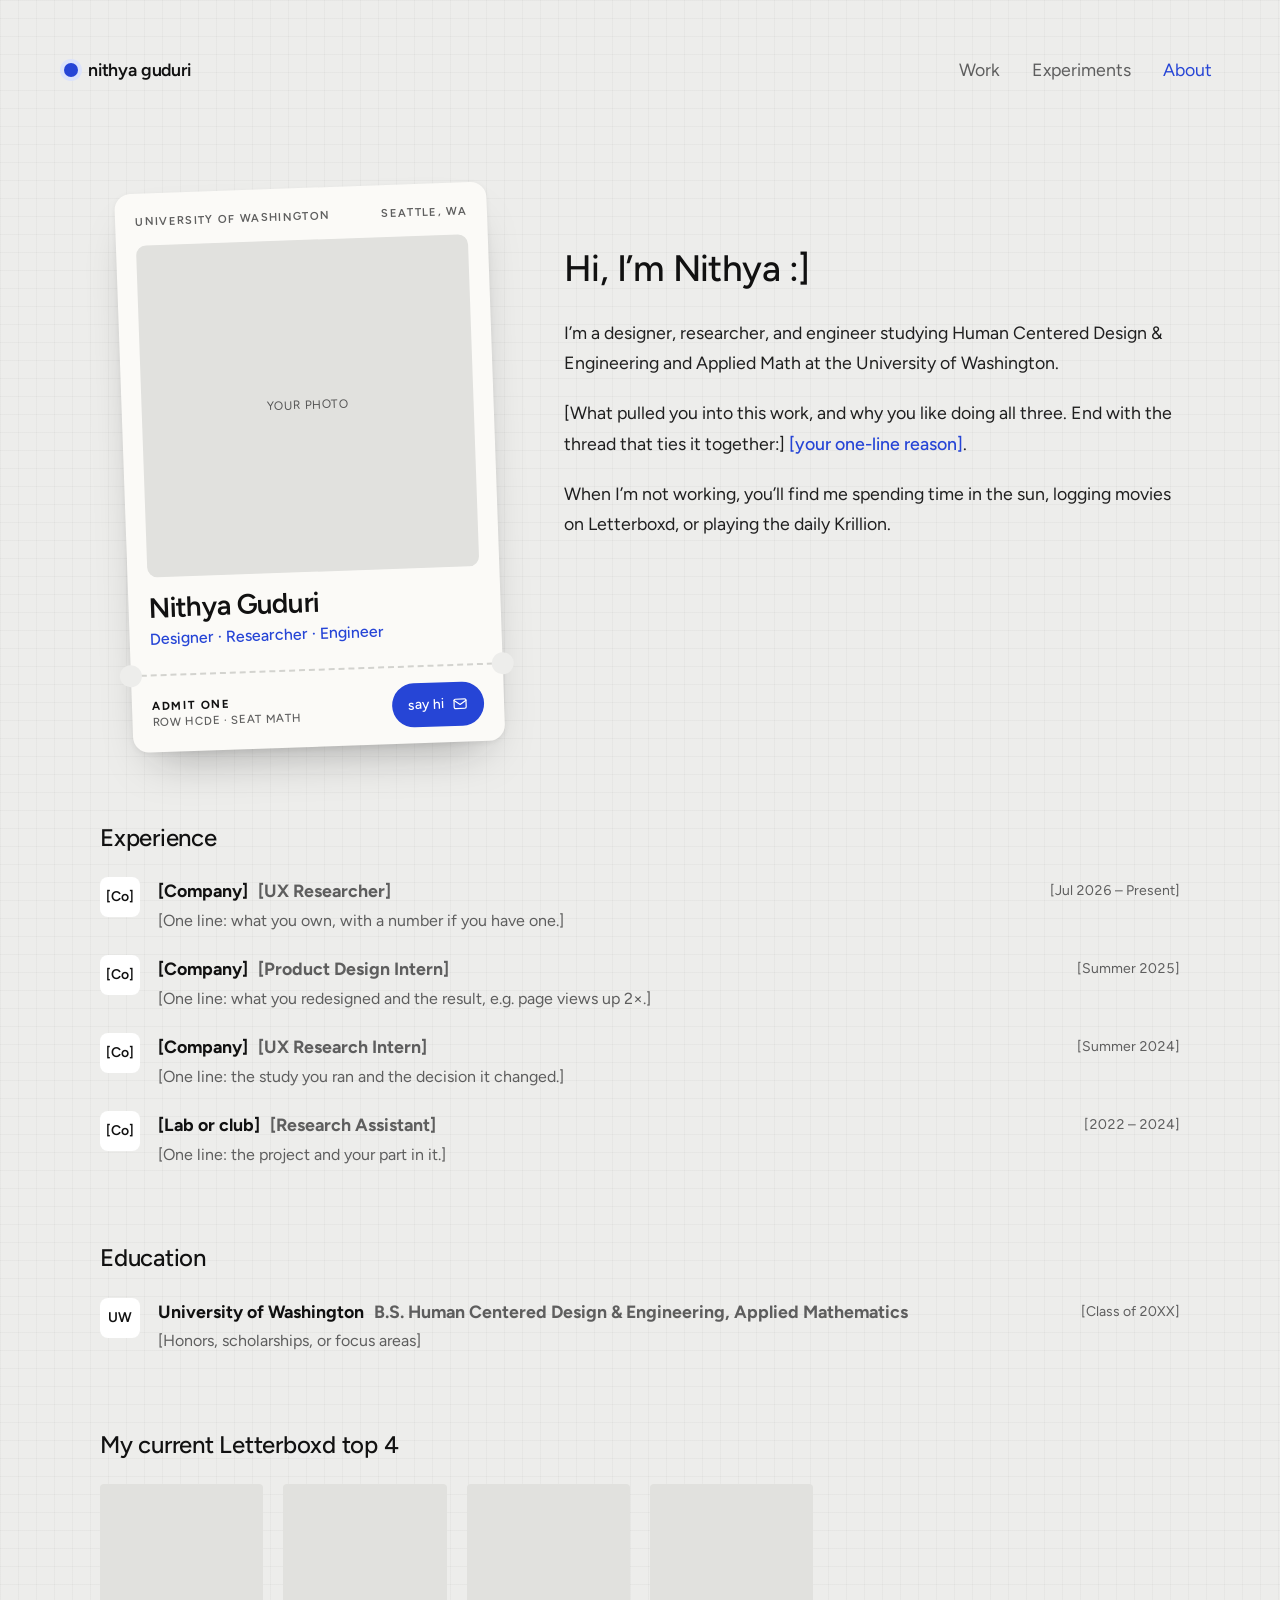
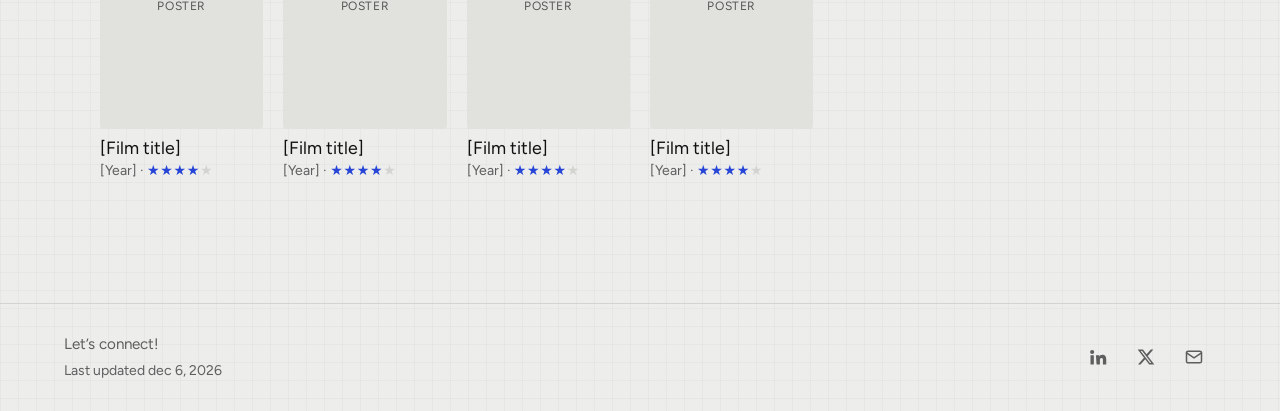
==== commit fae903a2: "Update" ====
--- a/about.html
+++ b/about.html
@@ -50,11 +50,11 @@
           </div>
 
           <div class="about-bio fade-in" style="--d:2">
-            <h1 id="hi">Hey, I’m Nithya</h1>
+            <h1 id="hi">Hi, I’m Nithya :]</h1>
             <p>I’m a designer, researcher, and engineer studying Human Centered Design &amp; Engineering and Applied Math at the University of Washington.</p>
             <!-- EDIT: why you work across all three -->
             <p>[What pulled you into this work, and why you like doing all three. End with the thread that ties it together:] <span class="hl">[your one-line reason]</span>.</p>
-            <p>When I’m not working, you’ll find me soaking up the sun, logging movies on Letterboxd, or playing the daily Krillion.</p>
+            <p>When I’m not working, you’ll find me spending time in the sun, logging movies on Letterboxd, or playing the daily Krillion.</p>
           </div>
         </section>
 
@@ -126,7 +126,7 @@
 
         <!-- OPTIONAL: delete this section if you don't want it -->
         <section class="about-section" aria-labelledby="rep-h">
-          <h2 id="rep-h">Recently logged</h2>
+          <h2 id="rep-h">My current Letterboxd top 4</h2>
           <ol class="repeat" role="list">
           <li>
             <!-- EDIT: replace with <img src="assets/poster-1.jpg" alt=""> -->
@@ -152,12 +152,6 @@
             <p class="repeat__title">[Film title]</p>
             <p class="repeat__artist">[Year] · <span class="stars" role="img" aria-label="[4] out of 5 stars">★★★★<span class="stars__off">★</span></span></p>
           </li>
-          <li>
-            <!-- EDIT: replace with <img src="assets/poster-5.jpg" alt=""> -->
-            <div class="ph poster" aria-hidden="true">poster</div>
-            <p class="repeat__title">[Film title]</p>
-            <p class="repeat__artist">[Year] · <span class="stars" role="img" aria-label="[4] out of 5 stars">★★★★<span class="stars__off">★</span></span></p>
-          </li>
           </ol>
         </section>
       </div>
@@ -167,8 +161,8 @@
   <footer class="site-footer">
     <div class="wrap footer__row">
       <div>
-        <p class="footer__hello">Let’s connect! Always happy to talk design, research, or movies.</p>
-        <p class="footer__updated">last updated <span data-updated>nov 2026</span></p>
+        <p class="footer__hello">Let’s connect!</p>
+        <p class="footer__updated">Last updated <span data-updated>Nov 8 2026</span></p>
       </div>
       <!-- EDIT: your profile links and email -->
       <ul class="socials" role="list">
--- a/css/styles.css
+++ b/css/styles.css
@@ -6,7 +6,8 @@
    ink 16.4 · text 14.6 · muted 5.3 · accent 6.4
    ========================================================= */
 :root {
-  --bg: #ECECEA;
+  --bg: #EDEDEB;
+  --grid: rgba(17, 17, 17, .03);
   --box: #E1E1DE;          /* process cards, placeholders */
   --white: #FFFFFF;
   --ink: #111111;          /* headings */
@@ -15,17 +16,16 @@
   --line: #D3D3CF;
   --accent: #2645D6;       /* cobalt: the one accent */
   --accent-soft: #DCE3FB;
-  --sun: rgba(255, 205, 140, .45);
 
   --font: "Figtree", ui-sans-serif, system-ui, -apple-system, "Segoe UI", sans-serif;
 
-  --fs-xs: .8125rem;    /* labels */
-  --fs-sm: .9375rem;    /* captions, meta */
-  --fs-base: 1.0625rem; /* body */
-  --fs-md: clamp(1.0625rem, 1rem + .25vw, 1.25rem);
-  --fs-lg: clamp(1.5rem, 1.2rem + 1vw, 2.125rem);   /* project titles */
-  --fs-xl: clamp(1.9rem, 1.4rem + 1.6vw, 2.6rem);
-  --fs-hero: clamp(2.1rem, 1.4rem + 2.6vw, 3.25rem);
+  --fs-xs: .75rem;      /* labels */
+  --fs-sm: .875rem;     /* captions, meta */
+  --fs-base: 1rem;      /* body */
+  --fs-md: clamp(1rem, .95rem + .2vw, 1.125rem);
+  --fs-lg: clamp(1.2rem, 1.05rem + .5vw, 1.5rem);  /* project titles */
+  --fs-xl: clamp(1.7rem, 1.3rem + 1.3vw, 2.3rem);
+  --fs-hero: clamp(1.6rem, 1.2rem + 1.5vw, 2.25rem);
 
   --gutter: clamp(20px, 5vw, 80px);
   --max: 1440px;
@@ -46,7 +46,11 @@
   position: relative;
   min-height: 100vh;
   display: flex; flex-direction: column;
-  background: var(--bg);
+  background-color: var(--bg);
+  background-image:
+    linear-gradient(var(--grid) 1px, transparent 1px),
+    linear-gradient(90deg, var(--grid) 1px, transparent 1px);
+  background-size: 18px 18px;
   color: var(--text);
   font-family: var(--font);
   font-size: var(--fs-base);
@@ -54,25 +58,6 @@
   -webkit-font-smoothing: antialiased;
 }
 main { flex: 1; }
-
-/* paper grain */
-body::after {
-  content: "";
-  position: fixed; inset: 0; z-index: -1;
-  pointer-events: none;
-  opacity: .35; mix-blend-mode: multiply;
-  background-image: url("data:image/svg+xml,%3Csvg xmlns='http://www.w3.org/2000/svg' width='200' height='200'%3E%3Cfilter id='n'%3E%3CfeTurbulence type='fractalNoise' baseFrequency='.9' numOctaves='2' stitchTiles='stitch'/%3E%3CfeColorMatrix values='0 0 0 0 0 0 0 0 0 0 0 0 0 0 0 0 0 0 .18 0'/%3E%3C/filter%3E%3Crect width='100%25' height='100%25' filter='url(%23n)'/%3E%3C/svg%3E");
-}
-
-/* soft afternoon sun in the corner */
-body::before {
-  content: "";
-  position: fixed; z-index: -2;
-  top: -30vmax; right: -25vmax;
-  width: 70vmax; height: 70vmax; border-radius: 50%;
-  background: radial-gradient(circle, var(--sun), transparent 62%);
-  pointer-events: none;
-}
 
 img, svg { display: block; max-width: 100%; }
 a { color: inherit; }
@@ -164,7 +149,7 @@
 .work-grid {
   display: grid;
   gap: clamp(40px, 5vw, 64px) clamp(20px, 2.4vw, 32px);
-  padding-bottom: clamp(64px, 10vw, 128px);
+  margin-bottom: clamp(104px, 14vw, 200px);
 }
 @media (min-width: 760px) {
   .work-grid { grid-template-columns: 1fr 1fr; }
@@ -257,7 +242,7 @@
 
 .block { margin-top: clamp(56px, 8vw, 88px); display: grid; gap: 16px; }
 .block > .label { margin-bottom: -6px; }
-.block-title { font-size: clamp(1.25rem, 1.1rem + .5vw, 1.5rem); font-weight: 500; line-height: 1.3; letter-spacing: -.01em; color: var(--ink); text-wrap: balance; }
+.block-title { font-size: clamp(1.125rem, 1.05rem + .35vw, 1.3rem); font-weight: 500; line-height: 1.3; letter-spacing: -.01em; color: var(--ink); text-wrap: balance; }
 .block p, .block li { font-size: var(--fs-base); line-height: 1.7; }
 .block figure { margin: 0; }
 .block figcaption { margin-top: 8px; font-size: var(--fs-sm); color: var(--muted); }
@@ -360,7 +345,7 @@
 .ticket__top { display: flex; justify-content: space-between; gap: 12px; margin-bottom: 14px; }
 .ticket__top span { font-size: .7rem; font-weight: 600; letter-spacing: .12em; text-transform: uppercase; color: var(--muted); }
 .ticket__photo .ph, .ticket__photo img { aspect-ratio: 1; width: 100%; border-radius: 10px; object-fit: cover; }
-.ticket__name { margin-top: 18px; font-size: 2rem; font-weight: 600; line-height: 1.05; letter-spacing: -.03em; color: var(--ink); }
+.ticket__name { margin-top: 16px; font-size: 1.75rem; font-weight: 600; line-height: 1.05; letter-spacing: -.03em; color: var(--ink); }
 .ticket__role { margin-top: 4px; font-size: var(--fs-base); color: var(--accent); font-weight: 500; }
 
 /* perforated tear line with notches */
@@ -395,7 +380,7 @@
 .hl { color: var(--accent); font-weight: 500; }
 
 .about-section { display: grid; gap: 20px; }
-.about-section > h2 { font-size: clamp(1.375rem, 1.2rem + .6vw, 1.75rem); font-weight: 500; letter-spacing: -.01em; color: var(--ink); }
+.about-section > h2 { font-size: clamp(1.25rem, 1.1rem + .5vw, 1.5rem); font-weight: 500; letter-spacing: -.01em; color: var(--ink); }
 
 .xp { display: grid; gap: 22px; }
 .xp li { display: grid; grid-template-columns: 40px minmax(0, 1fr); gap: 0 18px; }
@@ -421,7 +406,7 @@
 .repeat__artist { margin-top: -6px; font-size: var(--fs-sm); color: var(--muted); }
 
 /* ---------- EXPERIMENTS ---------- */
-.masonry { columns: 1; column-gap: 28px; padding-bottom: clamp(64px, 10vw, 120px); }
+.masonry { columns: 1; column-gap: 28px; margin-bottom: clamp(64px, 10vw, 120px); }
 @media (min-width: 560px) { .masonry { columns: 2; } }
 @media (min-width: 900px) { .masonry { columns: 3; } }
 @media (min-width: 1200px) { .masonry { columns: 4; } }
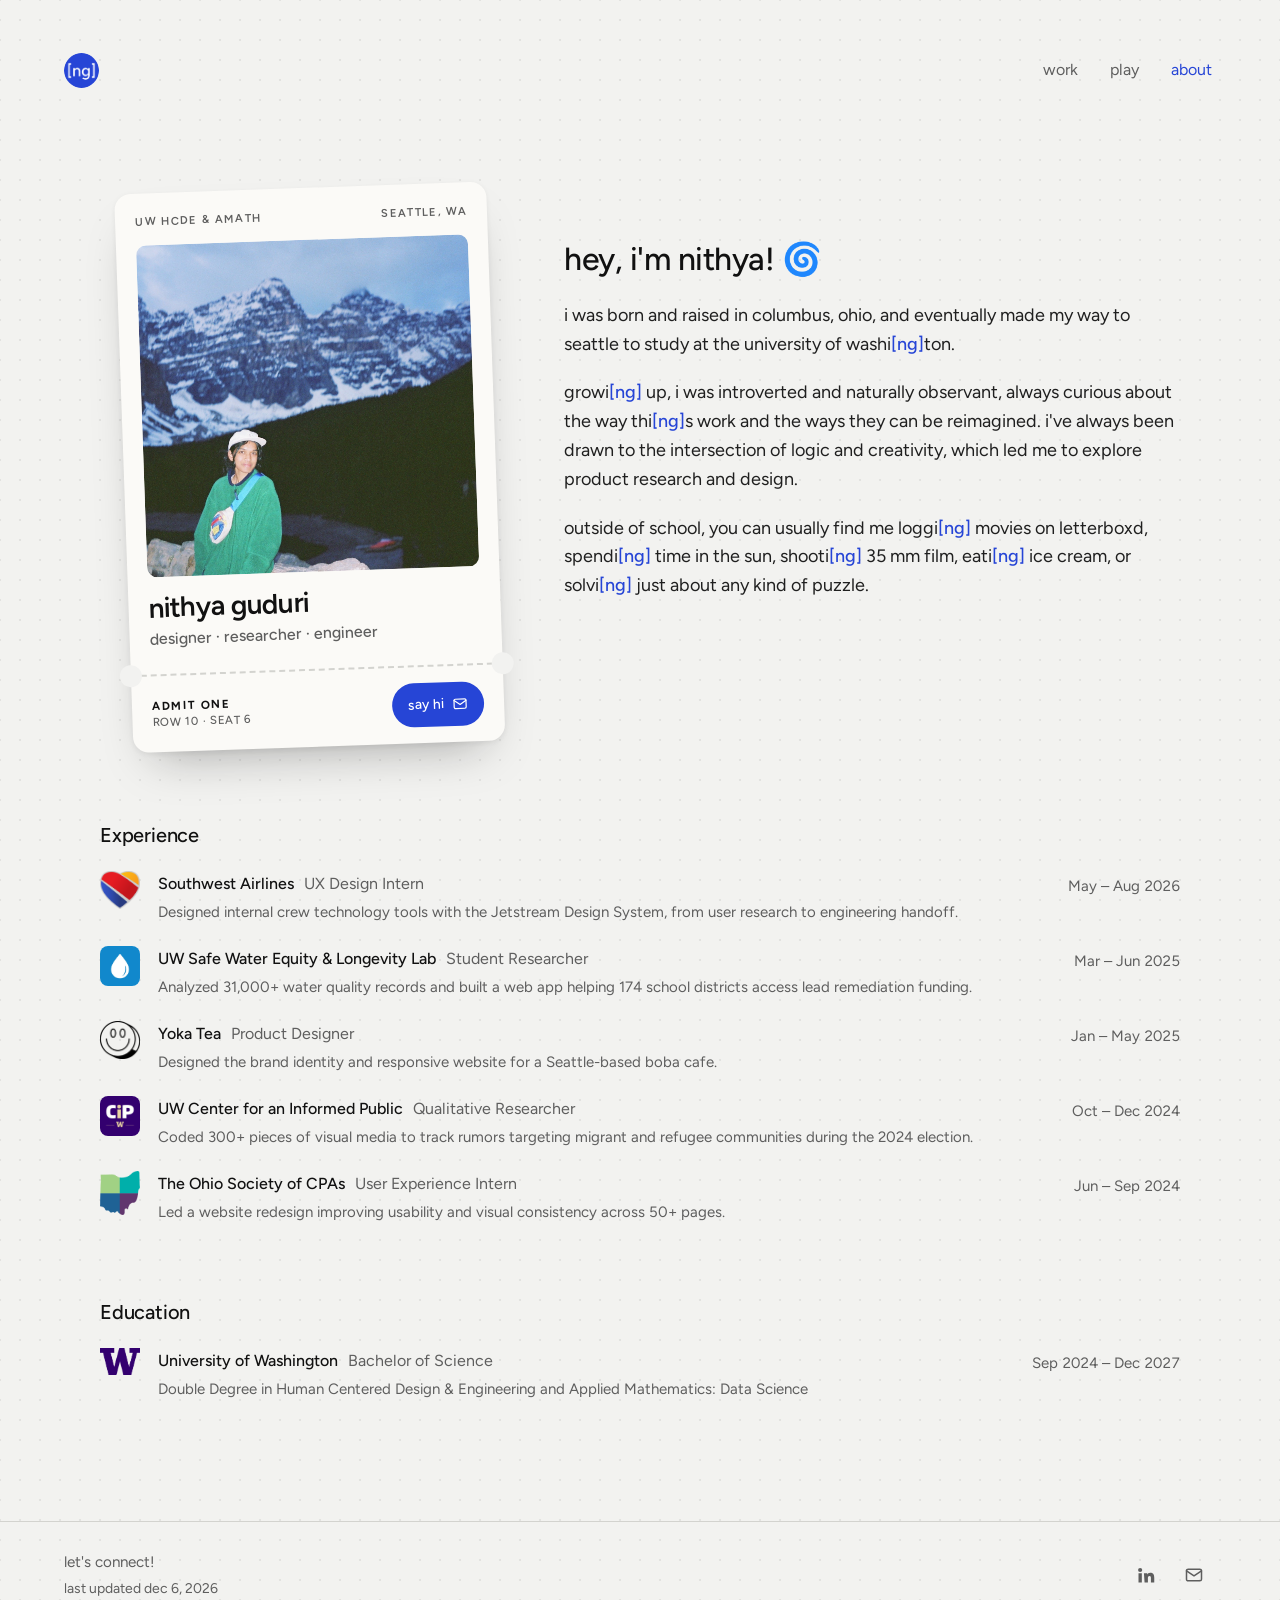
==== commit 9d3cc6fd: "nov 9 updates" ====
--- a/about.html
+++ b/about.html
@@ -3,9 +3,11 @@
 <head>
   <meta charset="utf-8">
   <meta name="viewport" content="width=device-width, initial-scale=1">
-  <title>About · Nithya Guduri</title>
+  <title>about · nithya guduri</title>
   <meta name="description" content="About Nithya Guduri: background, experience and education.">
   <meta name="theme-color" content="#ECECEA">
+  <link rel="icon" type="image/png" href="assets/logo.png">
+  <link rel="apple-touch-icon" href="assets/logo.png">
   <link rel="preconnect" href="https://fonts.googleapis.com">
   <link rel="preconnect" href="https://fonts.gstatic.com" crossorigin>
   <link rel="stylesheet" href="https://fonts.googleapis.com/css2?family=Figtree:wght@400;500;600;700&display=swap">
@@ -17,11 +19,11 @@
 
   <header class="site-header">
     <nav class="nav wrap" aria-label="Primary">
-      <a class="wordmark" href="index.html"><span class="wordmark__sun" aria-hidden="true"></span><span>nithya <span class="wordmark__last">guduri</span></span><span class="sr-only">, home</span></a>
+      <a class="wordmark" href="index.html"><img class="wordmark__logo" src="assets/logo.png" alt="Nithya Guduri, home" width="40" height="40"></a>
       <ul class="nav__links" role="list">
-        <li><a class="nav__link" href="index.html">Work</a></li>
-        <li><a class="nav__link" href="experiments.html">Experiments</a></li>
-        <li><a class="nav__link" href="about.html" aria-current="page">About</a></li>
+        <li><a class="nav__link" href="index.html">work</a></li>
+        <li><a class="nav__link" href="play.html">play</a></li>
+        <li><a class="nav__link" href="about.html" aria-current="page">about</a></li>
       </ul>
     </nav>
   </header>
@@ -34,27 +36,26 @@
           <div class="ticket-wrap fade-in">
             <div class="ticket" data-badge>
               <div class="ticket__main">
-                <div class="ticket__top"><span>University of Washington</span><span>Seattle, WA</span></div>
+                <div class="ticket__top"><span>UW HCDE & AMATH</span><span>Seattle, WA</span></div>
                 <div class="ticket__photo">
-                  <!-- EDIT: replace with <img src="assets/portrait.jpg" alt="Nithya smiling in the sun"> -->
-                  <div class="ph" aria-hidden="true">your photo</div>
+                  <img src="assets/portrait.jpg" alt="Nithya smiling in front of mountains">
+                  <!-- <div class="ph" aria-hidden="true">your photo</div> -->
                 </div>
-                <p class="ticket__name">Nithya Guduri</p>
-                <p class="ticket__role">Designer · Researcher · Engineer</p>
+                <p class="ticket__name">nithya guduri</p>
+                <p class="ticket__role">designer · researcher · engineer</p>
               </div>
               <div class="ticket__stub">
-                <span class="ticket__admit">Admit one<br><span>Row HCDE · Seat Math</span></span>
-                <a class="ticket__btn" href="mailto:you@example.com">say hi <svg viewBox="0 0 24 24" fill="none" stroke="currentColor" stroke-width="1.8" stroke-linecap="round" stroke-linejoin="round" aria-hidden="true" focusable="false"><rect x="3" y="5" width="18" height="14" rx="2"/><path d="m3 7 9 6 9-6"/></svg></a>
+                <span class="ticket__admit">Admit one<br><span>Row 10 · Seat 6</span></span>
+                <a class="ticket__btn" href="mailto:nithyaguduri@gmail.com">say hi <svg viewBox="0 0 24 24" fill="none" stroke="currentColor" stroke-width="1.8" stroke-linecap="round" stroke-linejoin="round" aria-hidden="true" focusable="false"><rect x="3" y="5" width="18" height="14" rx="2"/><path d="m3 7 9 6 9-6"/></svg></a>
               </div>
             </div>
           </div>
 
           <div class="about-bio fade-in" style="--d:2">
-            <h1 id="hi">Hi, I’m Nithya :]</h1>
-            <p>I’m a designer, researcher, and engineer studying Human Centered Design &amp; Engineering and Applied Math at the University of Washington.</p>
-            <!-- EDIT: why you work across all three -->
-            <p>[What pulled you into this work, and why you like doing all three. End with the thread that ties it together:] <span class="hl">[your one-line reason]</span>.</p>
-            <p>When I’m not working, you’ll find me spending time in the sun, logging movies on Letterboxd, or playing the daily Krillion.</p>
+            <h1 id="hi">hey, i'm nithya! 🌀</h1>
+            <p>i was born and raised in columbus, ohio, and eventually made my way to seattle to study at the university of washi<span class="hl">[ng]</span>ton.</p>
+            <p>growi<span class="hl">[ng]</span> up, i was introverted and naturally observant, always curious about the way thi<span class="hl">[ng]</span>s work and the ways they can be reimagined. i've always been drawn to the intersection of logic and creativity, which led me to explore product research and design.</p>
+            <p>outside of school, you can usually find me loggi<span class="hl">[ng]</span> movies on letterboxd, spendi<span class="hl">[ng]</span> time in the sun, shooti<span class="hl">[ng]</span> 35 mm film, eati<span class="hl">[ng]</span> ice cream, or solvi<span class="hl">[ng]</span> just about any kind of puzzle.</p>
           </div>
         </section>
 
@@ -62,47 +63,53 @@
           <h2 id="xp-h">Experience</h2>
           <ul class="xp" role="list">
           <li>
-            <!-- EDIT: replace text with <img src="assets/logo-….png" alt=""> -->
-            <span class="xp__logo" aria-hidden="true">[Co]</span>
+            <img src="assets/logo-southwest.png" alt="southwest logo">
             <div>
               <div class="xp__head">
-                <h3 class="xp__org">[Company] <span>[UX Researcher]</span></h3>
-                <p class="xp__date">[Jul 2026 – Present]</p>
+                <h3 class="xp__org">Southwest Airlines <span>UX Design Intern</span></h3>
+                <p class="xp__date">May – Aug 2026</p>
               </div>
-              <p class="xp__desc">[One line: what you own, with a number if you have one.]</p>
+              <p class="xp__desc">Designed internal crew technology tools with the Jetstream Design System, from user research to engineering handoff.</p>
             </div>
           </li>
           <li>
             <!-- EDIT: replace text with <img src="assets/logo-….png" alt=""> -->
-            <span class="xp__logo" aria-hidden="true">[Co]</span>
+            <span class="xp__logo" aria-hidden="true"><img src="assets/logo-swell.jpeg" alt="safe water equity & longevity lab logo"></span>
             <div>
               <div class="xp__head">
-                <h3 class="xp__org">[Company] <span>[Product Design Intern]</span></h3>
-                <p class="xp__date">[Summer 2025]</p>
+                <h3 class="xp__org">UW Safe Water Equity & Longevity Lab <span>Student Researcher</span></h3>
+                <p class="xp__date">Mar – Jun 2025</p>
               </div>
-              <p class="xp__desc">[One line: what you redesigned and the result, e.g. page views up 2×.]</p>
+              <p class="xp__desc">Analyzed 31,000+ water quality records and built a web app helping 174 school districts access lead remediation funding.</p>
             </div>
           </li>
           <li>
-            <!-- EDIT: replace text with <img src="assets/logo-….png" alt=""> -->
-            <span class="xp__logo" aria-hidden="true">[Co]</span>
+            <img src="assets/logo-yoka.png" alt="yoka tea logo">
             <div>
               <div class="xp__head">
-                <h3 class="xp__org">[Company] <span>[UX Research Intern]</span></h3>
-                <p class="xp__date">[Summer 2024]</p>
+                <h3 class="xp__org">Yoka Tea <span>Product Designer</span></h3>
+                <p class="xp__date">Jan – May 2025</p>
               </div>
-              <p class="xp__desc">[One line: the study you ran and the decision it changed.]</p>
+              <p class="xp__desc">Designed the brand identity and responsive website for a Seattle-based boba cafe.</p>
             </div>
           </li>
           <li>
-            <!-- EDIT: replace text with <img src="assets/logo-….png" alt=""> -->
-            <span class="xp__logo" aria-hidden="true">[Co]</span>
+            <span class="xp__logo" aria-hidden="true"><img src="assets/logo-cip.png" alt="center for an informed public logo"></span>
             <div>
               <div class="xp__head">
-                <h3 class="xp__org">[Lab or club] <span>[Research Assistant]</span></h3>
-                <p class="xp__date">[2022 – 2024]</p>
+                <h3 class="xp__org">UW Center for an Informed Public <span>Qualitative Researcher</span></h3>
+                <p class="xp__date">Oct – Dec 2024</p>
               </div>
-              <p class="xp__desc">[One line: the project and your part in it.]</p>
+              <p class="xp__desc">Coded 300+ pieces of visual media to track rumors targeting migrant and refugee communities during the 2024 election.</p>
+            </div>
+          </li>
+          <li>
+            <img src="assets/logo-oscpa.png" alt="ohio society of cpas logo"><div>
+              <div class="xp__head">
+                <h3 class="xp__org">The Ohio Society of CPAs <span>User Experience Intern</span></h3>
+                <p class="xp__date">Jun – Sep 2024</p>
+              </div>
+              <p class="xp__desc">Led a website redesign improving usability and visual consistency across 50+ pages.</p>
             </div>
           </li>
           </ul>
@@ -112,48 +119,44 @@
           <h2 id="edu-h">Education</h2>
           <ul class="xp" role="list">
             <li>
-              <span class="xp__logo" aria-hidden="true">UW</span>
+              <img src="assets/logo-uw.png" alt="uw logo">
               <div>
                 <div class="xp__head">
-                  <h3 class="xp__org">University of Washington <span>B.S. Human Centered Design &amp; Engineering, Applied Mathematics</span></h3>
-                  <p class="xp__date">[Class of 20XX]</p>
+                  <h3 class="xp__org">University of Washington <span>Bachelor of Science</span></h3>
+                  <p class="xp__date">Sep 2024 – Dec 2027</p>
                 </div>
-                <p class="xp__desc">[Honors, scholarships, or focus areas]</p>
+                <p class="xp__desc">Double Degree in Human Centered Design & Engineering and Applied Mathematics: Data Science</p>
               </div>
             </li>
           </ul>
         </section>
 
         <!-- OPTIONAL: delete this section if you don't want it -->
-        <section class="about-section" aria-labelledby="rep-h">
+        <!-- <section class="about-section" aria-labelledby="rep-h">
           <h2 id="rep-h">My current Letterboxd top 4</h2>
           <ol class="repeat" role="list">
           <li>
-            <!-- EDIT: replace with <img src="assets/poster-1.jpg" alt=""> -->
             <div class="ph poster" aria-hidden="true">poster</div>
-            <p class="repeat__title">[Film title]</p>
-            <p class="repeat__artist">[Year] · <span class="stars" role="img" aria-label="[4] out of 5 stars">★★★★<span class="stars__off">★</span></span></p>
+            <p class="repeat__title">The Social Network</p>
+            <p class="repeat__artist">2010 · <span class="stars" role="img" aria-label="[4] out of 5 stars">★★★★<span class="stars__off">★</span></span></p>
           </li>
           <li>
-            <!-- EDIT: replace with <img src="assets/poster-2.jpg" alt=""> -->
             <div class="ph poster" aria-hidden="true">poster</div>
-            <p class="repeat__title">[Film title]</p>
-            <p class="repeat__artist">[Year] · <span class="stars" role="img" aria-label="[4] out of 5 stars">★★★★<span class="stars__off">★</span></span></p>
+            <p class="repeat__title">Princess Mononoke</p>
+            <p class="repeat__artist">1997 · <span class="stars" role="img" aria-label="[4] out of 5 stars">★★★★<span class="stars__off">★</span></span></p>
           </li>
           <li>
-            <!-- EDIT: replace with <img src="assets/poster-3.jpg" alt=""> -->
             <div class="ph poster" aria-hidden="true">poster</div>
-            <p class="repeat__title">[Film title]</p>
-            <p class="repeat__artist">[Year] · <span class="stars" role="img" aria-label="[4] out of 5 stars">★★★★<span class="stars__off">★</span></span></p>
+            <p class="repeat__title">Zindagi Na Milegi Dobara</p>
+            <p class="repeat__artist">2011 · <span class="stars" role="img" aria-label="[5] out of 5 stars">★★★★★<span class="stars__off"></span></span></p>
           </li>
           <li>
-            <!-- EDIT: replace with <img src="assets/poster-4.jpg" alt=""> -->
             <div class="ph poster" aria-hidden="true">poster</div>
-            <p class="repeat__title">[Film title]</p>
-            <p class="repeat__artist">[Year] · <span class="stars" role="img" aria-label="[4] out of 5 stars">★★★★<span class="stars__off">★</span></span></p>
+            <p class="repeat__title">Nobody Knows</p>
+            <p class="repeat__artist">2004 · <span class="stars" role="img" aria-label="[4] out of 5 stars">★★★★<span class="stars__off">★</span></span></p>
           </li>
           </ol>
-        </section>
+        </section> -->
       </div>
     </div>
   </main>
@@ -161,14 +164,13 @@
   <footer class="site-footer">
     <div class="wrap footer__row">
       <div>
-        <p class="footer__hello">Let’s connect!</p>
-        <p class="footer__updated">Last updated <span data-updated>Nov 8 2026</span></p>
+        <p class="footer__hello">let's connect!</p>
+        <p class="footer__updated">last updated <span data-updated>nov 9 2026</span></p>
       </div>
       <!-- EDIT: your profile links and email -->
       <ul class="socials" role="list">
-        <li><a href="https://www.linkedin.com/in/your-handle/" aria-label="LinkedIn"><svg viewBox="0 0 24 24" fill="currentColor" aria-hidden="true" focusable="false"><path d="M4.98 3.5a2.5 2.5 0 1 1 0 5 2.5 2.5 0 0 1 0-5zM3 9.75h4V21H3zM9.5 9.75h3.8v1.6h.05c.53-1 1.83-2.05 3.77-2.05 4.03 0 4.78 2.65 4.78 6.1V21h-4v-5c0-1.2-.02-2.75-1.68-2.75-1.68 0-1.94 1.31-1.94 2.66V21h-4z"/></svg></a></li>
-        <li><a href="https://x.com/your-handle" aria-label="X (Twitter)"><svg viewBox="0 0 24 24" fill="currentColor" aria-hidden="true" focusable="false"><path d="M17.75 3h3.07l-6.7 7.66L22 21h-6.17l-4.83-6.32L5.47 21H2.4l7.17-8.2L2 3h6.33l4.37 5.78zm-1.08 16.17h1.7L7.4 4.74H5.58z"/></svg></a></li>
-        <li><a href="mailto:you@example.com" aria-label="Email you@example.com"><svg viewBox="0 0 24 24" fill="none" stroke="currentColor" stroke-width="1.8" stroke-linecap="round" stroke-linejoin="round" aria-hidden="true" focusable="false"><rect x="3" y="5" width="18" height="14" rx="2"/><path d="m3 7 9 6 9-6"/></svg></a></li>
+        <li><a href="https://www.linkedin.com/in/nithyaguduri/" aria-label="LinkedIn"><svg viewBox="0 0 24 24" fill="currentColor" aria-hidden="true" focusable="false"><path d="M4.98 3.5a2.5 2.5 0 1 1 0 5 2.5 2.5 0 0 1 0-5zM3 9.75h4V21H3zM9.5 9.75h3.8v1.6h.05c.53-1 1.83-2.05 3.77-2.05 4.03 0 4.78 2.65 4.78 6.1V21h-4v-5c0-1.2-.02-2.75-1.68-2.75-1.68 0-1.94 1.31-1.94 2.66V21h-4z"/></svg></a></li>
+        <li><a href="mailto:nithyaguduri@gmail.com" aria-label="Email nithyaguduri@gmail.com"><svg viewBox="0 0 24 24" fill="none" stroke="currentColor" stroke-width="1.8" stroke-linecap="round" stroke-linejoin="round" aria-hidden="true" focusable="false"><rect x="3" y="5" width="18" height="14" rx="2"/><path d="m3 7 9 6 9-6"/></svg></a></li>
       </ul>
     </div>
   </footer>
--- a/css/styles.css
+++ b/css/styles.css
@@ -6,8 +6,8 @@
    ink 16.4 · text 14.6 · muted 5.3 · accent 6.4
    ========================================================= */
 :root {
-  --bg: #EDEDEB;
-  --grid: rgba(17, 17, 17, .03);
+  --bg: #F2F2F0;
+  --grid: rgba(17, 17, 17, .07);   /* dot grid */
   --box: #E1E1DE;          /* process cards, placeholders */
   --white: #FFFFFF;
   --ink: #111111;          /* headings */
@@ -22,10 +22,12 @@
   --fs-xs: .75rem;      /* labels */
   --fs-sm: .875rem;     /* captions, meta */
   --fs-base: 1rem;      /* body */
-  --fs-md: clamp(1rem, .95rem + .2vw, 1.125rem);
-  --fs-lg: clamp(1.2rem, 1.05rem + .5vw, 1.5rem);  /* project titles */
-  --fs-xl: clamp(1.7rem, 1.3rem + 1.3vw, 2.3rem);
-  --fs-hero: clamp(1.6rem, 1.2rem + 1.5vw, 2.25rem);
+  --fs-meta: .9375rem;  /* taglines, dates, descriptions: 15px */
+  --fs-md: 1rem;        /* nav, intro subline: 16px */
+  --fs-bio: 1.125rem;   /* about body: 18px */
+  --fs-lg: clamp(1.125rem, 1rem + .35vw, 1.25rem);  /* project + section titles: 20px */
+  --fs-xl: clamp(1.625rem, 1.3rem + 1vw, 2rem);     /* page headings: 32px */
+  --fs-hero: clamp(1.625rem, 1.3rem + 1vw, 2rem);
 
   --gutter: clamp(20px, 5vw, 80px);
   --max: 1440px;
@@ -47,10 +49,9 @@
   min-height: 100vh;
   display: flex; flex-direction: column;
   background-color: var(--bg);
-  background-image:
-    linear-gradient(var(--grid) 1px, transparent 1px),
-    linear-gradient(90deg, var(--grid) 1px, transparent 1px);
-  background-size: 18px 18px;
+  background-image: radial-gradient(circle, var(--grid) 1px, transparent 1.5px);
+  background-size: 20px 20px;
+  background-position: -10px -10px;
   color: var(--text);
   font-family: var(--font);
   font-size: var(--fs-base);
@@ -93,14 +94,12 @@
   font-size: var(--fs-md); font-weight: 600; letter-spacing: -.01em;
   color: var(--ink); text-decoration: none;
 }
-.wordmark__sun {
-  width: 14px; height: 14px; border-radius: 50%;
-  background: var(--accent);
-  box-shadow: 0 0 0 4px var(--accent-soft);
-  transition: transform .5s var(--spring), box-shadow .4s var(--ease);
-}
-.wordmark:hover .wordmark__sun { transform: scale(1.15); box-shadow: 0 0 0 8px var(--accent-soft); }
-@media (max-width: 479px) { .wordmark__last { display: none; } }
+.wordmark__logo {
+  display: block; width: 35px; height: 35px;
+  border-radius: 50%; object-fit: cover;
+  transition: transform .5s var(--spring);
+}
+.wordmark:hover .wordmark__logo { transform: scale(1.08); }
 
 .nav__links { display: flex; gap: clamp(8px, 2vw, 24px); }
 .nav__link {
@@ -108,7 +107,6 @@
   font-size: var(--fs-md); color: var(--muted); text-decoration: none;
   transition: color .2s;
 }
-@media (max-width: 479px) { .nav__link { font-size: 1rem; } }
 .nav__link:hover { color: var(--ink); }
 .nav__link[aria-current="page"] { color: var(--accent); }
 
@@ -122,13 +120,13 @@
   display: inline-flex; align-items: center;
   padding: 5px 16px; border-radius: 999px;
   background: var(--white);
-  font-size: var(--fs-sm); color: var(--text); white-space: nowrap;
+  font-size: .8125rem; color: var(--text); white-space: nowrap;
   font-variant-numeric: tabular-nums;
 }
 .page-intro { padding-block: clamp(24px, 5vw, 64px) clamp(40px, 6vw, 72px); }
 .page-title {
   font-size: var(--fs-hero); font-weight: 500;
-  line-height: 1.15; letter-spacing: -.02em; color: var(--ink);
+  line-height: 1.35; letter-spacing: -.02em; color: var(--ink);
   max-width: 24ch; text-wrap: balance;
 }
 .page-sub { margin-top: 18px; font-size: var(--fs-md); color: var(--muted); }
@@ -149,8 +147,9 @@
 .work-grid {
   display: grid;
   gap: clamp(40px, 5vw, 64px) clamp(20px, 2.4vw, 32px);
-  margin-bottom: clamp(104px, 14vw, 200px);
-}
+  margin-bottom: clamp(64px, 8vw, 112px);  /* space above the footer */
+}
+.work-card .pill { padding: 3px 10px; font-size: .75rem; }
 @media (min-width: 760px) {
   .work-grid { grid-template-columns: 1fr 1fr; }
   .work-item--feature { grid-column: 1 / -1; }
@@ -171,12 +170,12 @@
   margin-top: 20px;
 }
 .work-card__title {
-  font-size: var(--fs-lg); font-weight: 400; line-height: 1.15; letter-spacing: -.01em;
+  font-size: var(--fs-lg); font-weight: 500; line-height: 1.15; letter-spacing: -.01em;
   color: var(--ink);
 }
 .work-card__tagline {
   margin-top: 10px;
-  font-size: var(--fs-md); line-height: 1.4; color: var(--muted);
+  font-size: var(--fs-meta); line-height: 1.4; color: var(--muted);
   max-width: 48ch;
 }
 /* tagline fades in on hover; space is reserved so nothing jumps */
@@ -186,6 +185,55 @@
   .work-card:focus-visible .work-card__tagline { opacity: 1; translate: 0 0; }
 }
 .work-card:focus-visible { outline-offset: 6px; }
+
+/* DallyDeck cover: a little deck that keeps shuffling */
+.dd-deck {
+  position: absolute; inset: 0;
+  display: grid; place-items: center;
+  background: radial-gradient(circle at 50% 55%, rgba(255, 233, 140, .14), transparent 55%);
+}
+.dd-card {
+  grid-area: 1 / 1;
+  position: relative;
+  height: 64%; aspect-ratio: 5 / 7;
+  display: flex; flex-direction: column; align-items: center; gap: 6%;
+  padding: 7% 7% 0;
+  border-radius: 7% / 5%;
+  background: #FFF8EE;
+  box-shadow: 0 0 0 3px #3A2068 inset, 0 14px 28px -12px rgba(10, 4, 30, .55);
+  animation: dd-shuffle 9s var(--ease) infinite both;
+}
+.dd-card:nth-child(2) { animation-delay: -6s; }   /* starts in the middle */
+.dd-card:nth-child(3) { animation-delay: -3s; }   /* starts at the back */
+.dd-card i { display: block; }
+.dd-card__photo { width: 100%; aspect-ratio: 4 / 3; border-radius: 6px; background: linear-gradient(135deg, #B9A6E8, #E9A7C3 55%, #F6D27A); }
+.dd-card:nth-child(2) .dd-card__photo { background: linear-gradient(135deg, #9FD3C7, #7FB3E0 60%, #C9B8F0); }  /* park */
+.dd-card:nth-child(3) .dd-card__photo { background: linear-gradient(135deg, #F7C59F, #EE8F7A 55%, #B9A6E8); }  /* glass garden */
+.dd-card__icons { display: flex; gap: 10%; width: 100%; justify-content: center; }
+.dd-card__icons i { width: 16%; aspect-ratio: 1; border-radius: 50%; background: #C7B5EE; }
+.dd-card__line { width: 86%; height: 4%; border-radius: 99px; background: #DCD3EE; }
+.dd-card__line--short { width: 60%; margin-top: -2%; }
+.dd-card__flower {
+  position: absolute; right: 9%; bottom: 6%;
+  width: 13%; aspect-ratio: 1; border-radius: 50%;
+  background: radial-gradient(circle, #F2B53A 0 32%, #FCE77A 34%);
+}
+
+/* positions: front (z 3) → slides off left → back (z 1) → middle (z 2) → front */
+@keyframes dd-shuffle {
+  0%, 12%   { transform: translate(0, 0) rotate(-4deg); z-index: 3; }
+  22%       { transform: translate(-78%, -4%) rotate(-16deg); z-index: 3; }
+  26%       { transform: translate(-78%, -4%) rotate(-16deg); z-index: 0; }
+  33%, 56%  { transform: translate(16%, -3%) rotate(9deg); z-index: 1; }
+  66%, 89%  { transform: translate(8%, -1%) rotate(3deg); z-index: 2; }
+  100%      { transform: translate(0, 0) rotate(-4deg); z-index: 3; }
+}
+@media (prefers-reduced-motion: reduce) {
+  .dd-card { animation: none; }
+  .dd-card:nth-child(1) { transform: rotate(-4deg); z-index: 3; }
+  .dd-card:nth-child(2) { transform: translate(8%, -1%) rotate(3deg); z-index: 2; }
+  .dd-card:nth-child(3) { transform: translate(16%, -3%) rotate(9deg); z-index: 1; }
+}
 
 /* cover mocks (placeholders) */
 .mock-center { position: absolute; inset: 0; display: grid; place-items: center; }
@@ -222,7 +270,7 @@
 
 /* ---------- CASE STUDY ---------- */
 .case { width: 100%; max-width: calc(var(--read) + var(--gutter) * 2); margin-inline: auto; padding-inline: var(--gutter); padding-bottom: clamp(64px, 10vw, 120px); }
-.case-title { font-size: var(--fs-xl); font-weight: 500; line-height: 1.15; letter-spacing: -.02em; color: var(--ink); }
+.case-title { font-size: var(--fs-xl); font-weight: 500; line-height: 1.3; letter-spacing: -.02em; color: var(--ink); }
 .case-sub { margin-top: 10px; font-size: var(--fs-md); color: var(--muted); }
 .case-meta { display: grid; grid-template-columns: repeat(3, minmax(0, 1fr)); gap: 20px; margin-top: 28px; }
 .case-meta dt { margin-bottom: 4px; }
@@ -250,7 +298,7 @@
 .part-title {
   display: flex; flex-wrap: wrap; align-items: center; gap: 8px 14px;
   margin-top: clamp(56px, 8vw, 88px);
-  font-size: var(--fs-lg); font-weight: 400; color: var(--ink);
+  font-size: var(--fs-lg); font-weight: 500; color: var(--ink);
 }
 .part-title .pill { font-size: var(--fs-xs); }
 
@@ -346,7 +394,7 @@
 .ticket__top span { font-size: .7rem; font-weight: 600; letter-spacing: .12em; text-transform: uppercase; color: var(--muted); }
 .ticket__photo .ph, .ticket__photo img { aspect-ratio: 1; width: 100%; border-radius: 10px; object-fit: cover; }
 .ticket__name { margin-top: 16px; font-size: 1.75rem; font-weight: 600; line-height: 1.05; letter-spacing: -.03em; color: var(--ink); }
-.ticket__role { margin-top: 4px; font-size: var(--fs-base); color: var(--accent); font-weight: 500; }
+.ticket__role { margin-top: 4px; font-size: var(--fs-base); color: var(--muted); font-weight: 500; }
 
 /* perforated tear line with notches */
 .ticket__stub {
@@ -375,12 +423,12 @@
 .ticket__btn svg { width: 16px; height: 16px; }
 
 .about-bio { display: grid; gap: 20px; padding-top: clamp(0px, 4vw, 56px); }
-.about-bio h1 { font-size: var(--fs-xl); font-weight: 500; letter-spacing: -.015em; color: var(--ink); }
-.about-bio p { max-width: 56ch; font-size: var(--fs-md); line-height: 1.7; color: var(--text); }
+.about-bio h1 { font-size: var(--fs-xl); font-weight: 500; line-height: 1.3; letter-spacing: -.015em; color: var(--ink); }
+.about-bio p { max-width: 56ch; font-size: var(--fs-bio); line-height: 1.6; color: var(--text); }
 .hl { color: var(--accent); font-weight: 500; }
 
 .about-section { display: grid; gap: 20px; }
-.about-section > h2 { font-size: clamp(1.25rem, 1.1rem + .5vw, 1.5rem); font-weight: 500; letter-spacing: -.01em; color: var(--ink); }
+.about-section > h2 { font-size: var(--fs-lg); font-weight: 500; letter-spacing: -.01em; color: var(--ink); }
 
 .xp { display: grid; gap: 22px; }
 .xp li { display: grid; grid-template-columns: 40px minmax(0, 1fr); gap: 0 18px; }
@@ -392,10 +440,10 @@
 }
 .xp__logo img { width: 100%; height: 100%; object-fit: contain; }
 .xp__head { display: flex; flex-wrap: wrap; justify-content: space-between; gap: 2px 16px; }
-.xp__org { font-size: var(--fs-md); color: var(--ink); }
-.xp__org span { margin-left: 6px; color: var(--muted); }
-.xp__date { font-size: var(--fs-sm); color: var(--muted); padding-top: 3px; font-variant-numeric: tabular-nums; }
-.xp__desc { margin-top: 2px; color: var(--muted); }
+.xp__org { font-size: var(--fs-md); font-weight: 500; color: var(--ink); }
+.xp__org span { margin-left: 6px; font-weight: 400; color: var(--muted); }
+.xp__date { font-size: var(--fs-meta); color: var(--muted); padding-top: 3px; font-variant-numeric: tabular-nums; }
+.xp__desc { margin-top: 2px; font-size: var(--fs-meta); color: var(--muted); }
 
 .repeat { display: grid; grid-template-columns: repeat(auto-fill, minmax(140px, 1fr)); gap: 20px; }
 .repeat li { display: grid; gap: 8px; }
@@ -411,10 +459,20 @@
 @media (min-width: 900px) { .masonry { columns: 3; } }
 @media (min-width: 1200px) { .masonry { columns: 4; } }
 .masonry li { break-inside: avoid; margin-bottom: 28px; }
-.masonry .zoom { position: relative; border-radius: 4px; }
+.masonry .exp {
+  position: relative; margin: 0; border-radius: 4px; overflow: hidden;
+  transition: transform .45s var(--spring), box-shadow .35s var(--ease);
+}
+@media (hover: hover) {
+  .masonry .exp:hover {
+    position: relative; z-index: 1;
+    transform: scale(1.04);
+    box-shadow: 0 22px 44px -18px rgba(17, 17, 17, .4), 0 4px 12px rgba(17, 17, 17, .08);
+  }
+}
 .masonry .ph { border-radius: 4px; background: var(--tone, var(--box)); color: rgba(17, 17, 17, .72); }
-.masonry .zoom::after {
-  content: attr(data-caption);
+.masonry .exp img { width: 100%; height: auto; border-radius: 4px; }
+.exp__cap {
   position: absolute; left: 10px; bottom: 10px; max-width: calc(100% - 20px);
   padding: 4px 10px; border-radius: 999px;
   background: var(--white); color: var(--ink);
@@ -422,26 +480,39 @@
   opacity: 0; translate: 0 6px;
   transition: opacity .2s, translate .3s var(--ease);
 }
-.masonry .zoom:hover::after, .masonry .zoom:focus-visible::after { opacity: 1; translate: 0 0; }
-
-/* ---------- lightbox ---------- */
-.lightbox {
-  width: min(1100px, calc(100vw - 32px)); max-height: calc(100vh - 32px);
-  padding: 0; border: 0; background: transparent; overflow: visible;
-}
-.lightbox::backdrop { background: rgba(20, 22, 30, .82); backdrop-filter: blur(4px); }
-.lightbox[open] { animation: pop .3s var(--ease); }
-@keyframes pop { from { opacity: 0; transform: scale(.97); } }
-.lightbox__close {
-  display: block; margin: 0 0 12px auto; min-height: 40px; padding: 0 16px;
-  border: 1px solid rgba(255,255,255,.5); border-radius: 999px;
-  background: transparent; color: var(--white); font-size: var(--fs-sm);
-}
-.lightbox__close:hover { background: var(--white); color: var(--ink); }
-.lightbox__close:focus-visible { outline-color: var(--white); }
-.lightbox__content > * { width: 100%; max-height: calc(100vh - 140px); object-fit: contain; border-radius: var(--radius); }
-.lightbox__content .ph { max-height: none; }
-.lightbox__cap { margin-top: 10px; color: var(--white); font-size: var(--fs-sm); }
+.masonry .exp:hover .exp__cap { opacity: 1; translate: 0 0; }
+@media (hover: none) { .exp__cap { opacity: 1; translate: 0 0; } }
+
+/* ---------- image viewer (built by js/main.js) ---------- */
+.masonry .exp.is-zoomable, [data-zoom] { cursor: zoom-in; }
+.viewer {
+  width: 100vw; height: 100vh; max-width: none; max-height: none;
+  margin: 0; padding: 0; border: 0;
+  background: transparent; overflow: hidden;
+}
+.viewer::backdrop { background: rgba(20, 20, 20, .78); backdrop-filter: blur(10px); -webkit-backdrop-filter: blur(10px); }
+.viewer[open] { display: grid; place-items: center; animation: viewer-in .35s var(--ease); }
+.viewer[open]::backdrop { animation: viewer-fade .3s var(--ease); }
+@keyframes viewer-in { from { opacity: 0; transform: scale(.94); } }
+@keyframes viewer-fade { from { opacity: 0; } }
+.viewer__stage { display: grid; place-items: center; padding: clamp(56px, 8vh, 96px) clamp(16px, 6vw, 96px); width: 100%; height: 100%; }
+.viewer__stage img, .viewer__stage .ph {
+  max-width: 100%; max-height: calc(100vh - 2 * clamp(56px, 8vh, 96px));
+  width: auto; height: auto; object-fit: contain;
+  border-radius: 2px;
+  box-shadow: 0 30px 80px -20px rgba(0, 0, 0, .6);
+}
+.viewer__stage .ph { width: min(80vw, 640px); }
+.viewer__close {
+  position: fixed; top: clamp(12px, 3vw, 28px); right: clamp(12px, 3vw, 28px); z-index: 1;
+  display: grid; place-items: center; width: 44px; height: 44px;
+  border: 0; border-radius: 50%; background: transparent; color: #fff;
+  transition: background-color .2s, transform .3s var(--spring);
+}
+.viewer__close:hover { background: rgba(255, 255, 255, .12); transform: rotate(90deg); }
+.viewer__close:focus-visible { outline-color: #fff; }
+.viewer__close svg { width: 26px; height: 26px; }
+html.viewer-open { overflow: hidden; }
 
 /* ---------- footer ---------- */
 .site-footer { border-top: 1px solid var(--line); padding-block: 28px; }
@@ -456,6 +527,26 @@
 .socials a:hover { color: var(--accent); background: rgba(255, 255, 255, .6); }
 .socials svg { width: 20px; height: 20px; }
 
+/* ---------- custom cursor (added by js/main.js on mouse/trackpad devices) ---------- */
+html.has-cursor, html.has-cursor * { cursor: none !important; }
+.cursor {
+  position: fixed; top: 0; left: 0; z-index: 1000;
+  width: 0; height: 0;              /* positioned by its centre */
+  pointer-events: none;
+  opacity: 0; transition: opacity .2s;
+}
+.cursor::before {
+  content: ""; position: absolute;
+  width: 12px; height: 12px; margin: -6px 0 0 -6px;
+  border-radius: 50%;
+  background: var(--accent);
+  box-shadow: 0 0 0 4px rgba(38, 69, 214, .18);   /* the sun's glow */
+  transition: scale .35s var(--spring), box-shadow .35s var(--ease);
+}
+.cursor.is-visible { opacity: 1; }
+.cursor.is-hover::before { scale: 1.6; box-shadow: 0 0 0 6px rgba(38, 69, 214, .14); }
+.cursor.is-down::before { scale: .8; }
+
 /* ---------- motion ---------- */
 @media (prefers-reduced-motion: no-preference) {
   .fade-in { animation: fade-up .7s var(--ease) both; animation-delay: calc(var(--d, 0) * 70ms); }
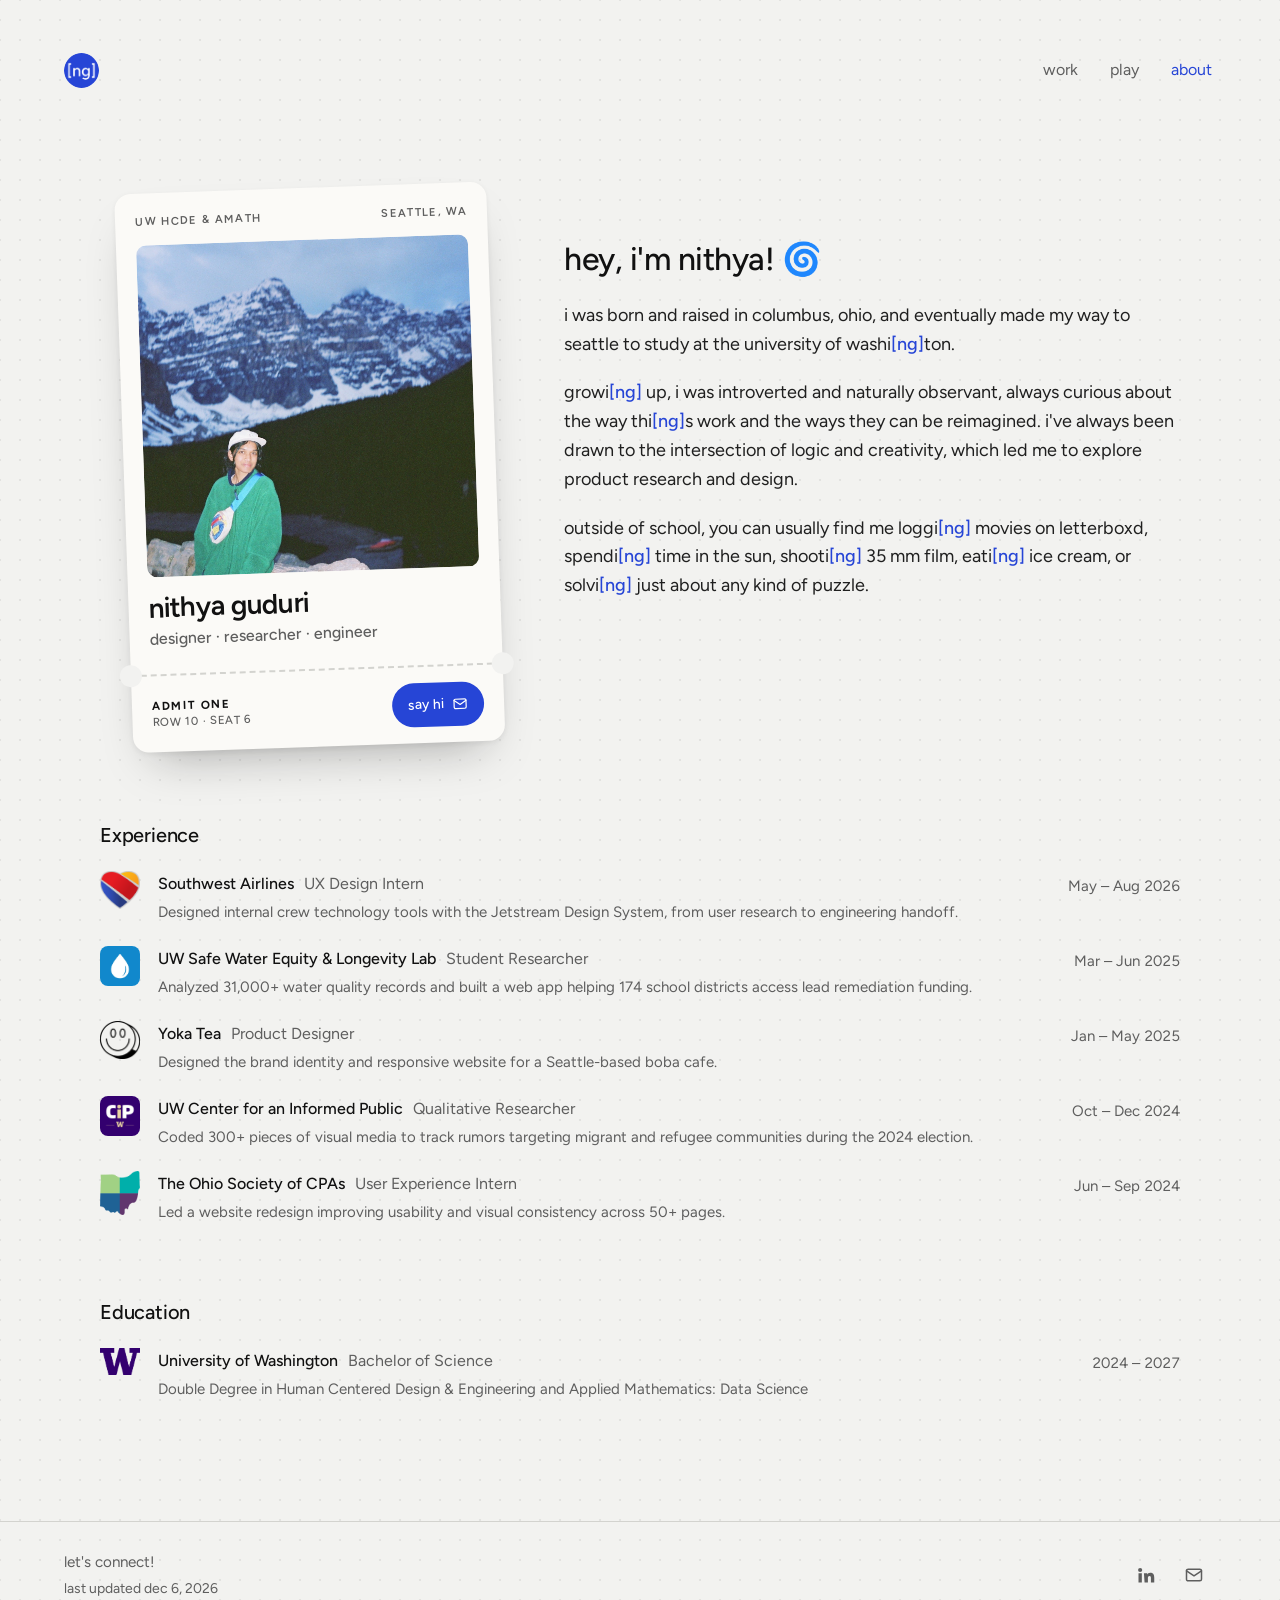
==== commit 9f978939: "update dates" ====
--- a/about.html
+++ b/about.html
@@ -19,11 +19,11 @@
 
   <header class="site-header">
     <nav class="nav wrap" aria-label="Primary">
-      <a class="wordmark" href="index.html"><img class="wordmark__logo" src="assets/logo.png" alt="Nithya Guduri, home" width="40" height="40"></a>
+      <a class="wordmark" href="/"><img class="wordmark__logo" src="assets/logo.png" alt="Nithya Guduri, home" width="40" height="40"></a>
       <ul class="nav__links" role="list">
-        <li><a class="nav__link" href="index.html">work</a></li>
-        <li><a class="nav__link" href="play.html">play</a></li>
-        <li><a class="nav__link" href="about.html" aria-current="page">about</a></li>
+        <li><a class="nav__link" href="/">work</a></li>
+        <li><a class="nav__link" href="/play">play</a></li>
+        <li><a class="nav__link" href="/about" aria-current="page">about</a></li>
       </ul>
     </nav>
   </header>
@@ -123,7 +123,7 @@
               <div>
                 <div class="xp__head">
                   <h3 class="xp__org">University of Washington <span>Bachelor of Science</span></h3>
-                  <p class="xp__date">Sep 2024 – Dec 2027</p>
+                  <p class="xp__date">2024 – 2027</p>
                 </div>
                 <p class="xp__desc">Double Degree in Human Centered Design & Engineering and Applied Mathematics: Data Science</p>
               </div>
@@ -169,8 +169,8 @@
       </div>
       <!-- EDIT: your profile links and email -->
       <ul class="socials" role="list">
-        <li><a href="https://www.linkedin.com/in/nithyaguduri/" aria-label="LinkedIn"><svg viewBox="0 0 24 24" fill="currentColor" aria-hidden="true" focusable="false"><path d="M4.98 3.5a2.5 2.5 0 1 1 0 5 2.5 2.5 0 0 1 0-5zM3 9.75h4V21H3zM9.5 9.75h3.8v1.6h.05c.53-1 1.83-2.05 3.77-2.05 4.03 0 4.78 2.65 4.78 6.1V21h-4v-5c0-1.2-.02-2.75-1.68-2.75-1.68 0-1.94 1.31-1.94 2.66V21h-4z"/></svg></a></li>
-        <li><a href="mailto:nithyaguduri@gmail.com" aria-label="Email nithyaguduri@gmail.com"><svg viewBox="0 0 24 24" fill="none" stroke="currentColor" stroke-width="1.8" stroke-linecap="round" stroke-linejoin="round" aria-hidden="true" focusable="false"><rect x="3" y="5" width="18" height="14" rx="2"/><path d="m3 7 9 6 9-6"/></svg></a></li>
+        <li><a href="https://www.linkedin.com/in/nithyaguduri/" target="_blank" rel="noopener noreferrer" aria-label="LinkedIn"><svg viewBox="0 0 24 24" fill="currentColor" aria-hidden="true" focusable="false"><path d="M4.98 3.5a2.5 2.5 0 1 1 0 5 2.5 2.5 0 0 1 0-5zM3 9.75h4V21H3zM9.5 9.75h3.8v1.6h.05c.53-1 1.83-2.05 3.77-2.05 4.03 0 4.78 2.65 4.78 6.1V21h-4v-5c0-1.2-.02-2.75-1.68-2.75-1.68 0-1.94 1.31-1.94 2.66V21h-4z"/></svg></a></li>
+        <li><a href="mailto:nithyaguduri@gmail.com" target="_blank" rel="noopener noreferrer" aria-label="Email nithyaguduri@gmail.com"><svg viewBox="0 0 24 24" fill="none" stroke="currentColor" stroke-width="1.8" stroke-linecap="round" stroke-linejoin="round" aria-hidden="true" focusable="false"><rect x="3" y="5" width="18" height="14" rx="2"/><path d="m3 7 9 6 9-6"/></svg></a></li>
       </ul>
     </div>
   </footer>
--- a/css/styles.css
+++ b/css/styles.css
@@ -235,6 +235,147 @@
   .dd-card:nth-child(3) { transform: translate(16%, -3%) rotate(9deg); z-index: 1; }
 }
 
+/* Southwest cover: a plane flies the trip, each check leg certifies, the reservation confirms */
+.sw-scene {
+  position: absolute; inset: 0;
+  container-type: size;
+  display: grid; place-items: center;
+  background: radial-gradient(circle at 50% 125%, rgba(61, 107, 224, .5), transparent 62%), #111B47;
+}
+.sw-board {
+  width: min(80%, 178cqh);
+  display: grid; gap: 4cqh;
+  padding: 6cqh 6cqh 7cqh;
+  border-radius: 3cqh;
+  background: #F7F8FC;
+  box-shadow: 0 3cqh 7cqh -2cqh rgba(0, 0, 0, .55);
+}
+.sw-route { position: relative; height: 8cqh; margin: 0 3cqh 5cqh; }
+.sw-path { position: absolute; left: 0; right: 0; top: 50%; border-top: .5cqh dashed #A9B6E6; }
+.sw-stop {
+  position: absolute; top: 50%; translate: -50% -50%;
+  width: 2.6cqh; height: 2.6cqh; border-radius: 50%;
+  background: #fff; border: .6cqh solid #2645D6;
+}
+.sw-stop:nth-of-type(1) { left: 0; }
+.sw-stop:nth-of-type(2) { left: 33.333%; }
+.sw-stop:nth-of-type(3) { left: 66.667%; }
+.sw-stop:nth-of-type(4) { left: 100%; }
+.sw-stop::after {
+  content: attr(data-code);
+  position: absolute; top: 3.4cqh; left: 50%; translate: -50% 0;
+  font: 600 3.3cqh/1 var(--font); letter-spacing: .04em; color: #111B47;
+}
+.sw-track { position: absolute; inset: 0; animation: sw-fly 8s var(--ease) infinite; }
+.sw-plane {
+  position: absolute; left: 0; top: 50%;
+  width: 8cqh; height: 8cqh;
+  translate: -50% -50%; rotate: 90deg;
+  color: #F5B819;
+  filter: drop-shadow(0 .4cqh .6cqh rgba(17, 27, 71, .35));
+  animation: sw-plane 8s linear infinite;
+}
+.sw-legs { display: grid; grid-template-columns: repeat(3, 1fr); gap: 3cqh; }
+.sw-leg {
+  display: grid; gap: 2cqh; padding-bottom: 3cqh;
+  border-radius: 1.5cqh; overflow: hidden;
+  background: #fff; box-shadow: 0 0 0 .3cqh #E1E5F2;
+}
+.sw-leg b { height: 3.4cqh; background: #2645D6; }
+.sw-leg--dh b { background: #5B6478; }
+.sw-leg i { height: 2cqh; margin-inline: 2.5cqh; border-radius: 99px; background: #E3E7F3; }
+.sw-leg i + i { width: 55%; }
+.sw-leg:nth-child(1) b { animation: sw-cert-first 8s infinite; }
+.sw-leg:nth-child(3) b { animation: sw-cert-last 8s infinite; }
+.sw-toast {
+  position: absolute; bottom: 8cqh; left: 50%; translate: -50% 0;
+  padding: 2.2cqh 4.4cqh; border-radius: 99px;
+  background: #F5B819; color: #111B47;
+  font: 600 3.6cqh/1 var(--font); white-space: nowrap;
+  box-shadow: 0 2cqh 4cqh -1.5cqh rgba(0, 0, 0, .45);
+  animation: sw-toast 8s var(--ease) infinite;
+}
+@keyframes sw-fly {
+  0%, 6%    { transform: translateX(0); }
+  22%, 30%  { transform: translateX(33.333%); }
+  46%, 54%  { transform: translateX(66.667%); }
+  70%, 100% { transform: translateX(100%); }
+}
+@keyframes sw-plane { 0% { opacity: 0; } 4%, 90% { opacity: 1; } 97%, 100% { opacity: 0; } }
+@keyframes sw-cert-first { 0%, 20% { background: #2645D6; } 25%, 92% { background: #2E9E5B; } 100% { background: #2645D6; } }
+@keyframes sw-cert-last  { 0%, 68% { background: #2645D6; } 73%, 92% { background: #2E9E5B; } 100% { background: #2645D6; } }
+@keyframes sw-toast {
+  0%, 72%  { opacity: 0; transform: translateY(40%); }
+  78%, 92% { opacity: 1; transform: none; }
+  100%     { opacity: 0; transform: none; }
+}
+@media (prefers-reduced-motion: reduce) {
+  .sw-track, .sw-plane, .sw-leg b, .sw-toast { animation: none; }
+  .sw-track { transform: translateX(100%); }
+  .sw-leg:nth-child(1) b, .sw-leg:nth-child(3) b { background: #2E9E5B; }
+}
+
+/* case study video */
+.video video { display: block; width: 100%; height: auto; border-radius: var(--radius); background: #111; }
+
+/* Yoka cover: the shop's paper menu, then the new website appears beside it */
+.yk-scene {
+  position: absolute; inset: 0;
+  container-type: size;
+  background: radial-gradient(circle at 50% 120%, rgba(246, 239, 225, .22), transparent 62%), #161514;
+  overflow: hidden;
+}
+.yk-paper, .yk-site { position: absolute; left: 50%; top: 50%; }
+/* paper menu */
+.yk-paper {
+  width: 46cqh; height: 58cqh;
+  display: grid; align-content: start; gap: 5cqh;
+  padding: 6cqh 5cqh;
+  border-radius: 1cqh; background: #F6EFE1;
+  box-shadow: 0 2.5cqh 5cqh -1.5cqh rgba(0, 0, 0, .6);
+  animation: yk-paper 8s var(--ease) infinite;
+}
+.yk-paper b { justify-self: center; width: 50%; height: 3.4cqh; border-radius: 99px; background: #111; }
+.yk-cols { display: grid; grid-template-columns: 1fr 1fr; gap: 4cqh; }
+.yk-cols span { display: grid; gap: 3cqh; }
+.yk-cols i { height: 1.8cqh; border-radius: 99px; background: #9A9184; }
+.yk-cols i:nth-child(2n) { width: 75%; }
+/* website */
+.yk-site {
+  width: 92cqh; height: 62cqh;
+  display: grid; grid-template-rows: auto auto 1fr auto; gap: 3cqh;
+  padding: 2.4cqh 3.6cqh 3.6cqh;
+  border-radius: 2cqh; background: #F6EFE1;
+  box-shadow: 0 3cqh 6cqh -2cqh rgba(0, 0, 0, .6);
+  animation: yk-site 8s var(--ease) infinite;
+}
+.yk-bar { display: flex; gap: 1cqh; }
+.yk-bar i { width: 1.6cqh; height: 1.6cqh; border-radius: 50%; background: #D8CFBD; }
+.yk-nav { display: flex; justify-content: space-between; align-items: center; }
+.yk-nav i { width: 12cqh; height: 3.6cqh; border-radius: 99px; background: #111; }
+.yk-nav b { width: 30cqh; height: 4.4cqh; border-radius: 99px; background: #111; }
+.yk-hero { border-radius: 1.4cqh; background: #A98BE0; animation: yk-in 8s var(--ease) infinite; }
+.yk-tiles { display: grid; grid-template-columns: repeat(3, 1fr); gap: 2.4cqh; }
+.yk-tiles i { height: 10cqh; border-radius: 1.2cqh; background: #E9837C; animation: yk-in 8s var(--ease) infinite; }
+.yk-tiles i:nth-child(2) { background: #86A85A; animation-delay: .15s; }
+.yk-tiles i:nth-child(3) { background: #EBD65E; animation-delay: .3s; }
+@keyframes yk-paper {
+  0%, 30%   { transform: translate(-50%, -50%) rotate(-3deg); }
+  46%, 88%  { transform: translate(calc(-50% - 48cqh), -50%) rotate(-7deg) scale(.86); }
+  100%      { transform: translate(-50%, -50%) rotate(-3deg); }
+}
+@keyframes yk-site {
+  0%, 34%   { transform: translate(calc(-50% + 70cqh), -50%) scale(.94); opacity: 0; }
+  50%, 86%  { transform: translate(calc(-50% + 26cqh), -50%); opacity: 1; }
+  94%, 100% { transform: translate(calc(-50% + 26cqh), -50%); opacity: 0; }
+}
+@keyframes yk-in { 0%, 50% { opacity: 0; transform: scale(.94); } 58%, 100% { opacity: 1; transform: none; } }
+@media (prefers-reduced-motion: reduce) {
+  .yk-paper, .yk-site, .yk-hero, .yk-tiles i { animation: none; }
+  .yk-paper { transform: translate(calc(-50% - 48cqh), -50%) rotate(-7deg) scale(.86); }
+  .yk-site { transform: translate(calc(-50% + 26cqh), -50%); }
+}
+
 /* cover mocks (placeholders) */
 .mock-center { position: absolute; inset: 0; display: grid; place-items: center; }
 .mock-screen {
@@ -345,6 +486,11 @@
 .photo-row { display: grid; gap: 12px; margin-top: 8px; }
 @media (min-width: 560px) { .photo-row { grid-template-columns: 3fr 2fr 4fr; } }
 .photo-row .ph, .photo-row img { height: 100%; aspect-ratio: auto; min-height: 180px; object-fit: cover; border-radius: var(--radius); }
+
+/* case study images keep their real proportions */
+.zoom img { width: 100%; height: auto; }
+.pair { display: grid; grid-template-columns: 1fr 1fr; gap: 12px; }
+.devices { display: grid; grid-template-columns: 1.8fr 1fr; gap: 12px; align-items: start; }
 
 /* zoomable media */
 .zoom {
@@ -556,3 +702,62 @@
 @media (prefers-reduced-motion: reduce) {
   *, *::before, *::after { animation-duration: .01ms !important; transition-duration: .01ms !important; }
 }
+
+/* ---------- Password-protected case study ---------- */
+.lock {
+  display: grid; justify-items: center; gap: 14px;
+  max-width: 440px; margin: clamp(48px, 10vh, 120px) auto clamp(64px, 12vh, 160px);
+  text-align: center;
+}
+.lock__title { font-size: var(--fs-xl); font-weight: 500; line-height: 1.15; letter-spacing: -.02em; color: var(--ink); text-wrap: balance; }
+.lock__text { color: var(--muted); }
+.lock__text a { color: var(--accent); font-weight: 500; text-decoration: none; text-underline-offset: 3px; }
+.lock__text a:hover, .lock__text a:focus-visible { text-decoration: underline; }
+.lock__form { display: grid; gap: 8px; width: 100%; margin-top: 10px; text-align: left; }
+.lock__row { display: flex; gap: 8px; }
+.lock__input {
+  flex: 1; min-width: 0; min-height: 48px; padding: 0 16px;
+  border: 1px solid var(--line); border-radius: 999px;
+  background: var(--white); color: var(--ink); font: inherit;
+  transition: border-color .2s, box-shadow .2s;
+}
+.lock__input:focus-visible { outline: none; border-color: var(--accent); box-shadow: 0 0 0 3px var(--accent-soft); }
+.lock__input[aria-invalid="true"] { border-color: #B42318; }
+.lock__btn {
+  min-height: 48px; padding: 0 22px; border: 0; border-radius: 999px;
+  background: var(--accent); color: var(--white); font-weight: 500;
+  transition: transform .3s var(--spring), opacity .2s;
+}
+.lock__btn:hover { transform: translateY(-1px); }
+.lock__btn:disabled { opacity: .7; cursor: progress; }
+.lock__msg { min-height: 1.5em; font-size: var(--fs-sm); color: #B42318; }
+.lock__form.is-wrong .lock__row { animation: lock-shake .4s; }
+@keyframes lock-shake { 20%, 60% { transform: translateX(-6px); } 40%, 80% { transform: translateX(6px); } }
+@media (prefers-reduced-motion: reduce) { .lock__form.is-wrong .lock__row { animation: none; } }
+
+/* lock icon in a project's year pill */
+.pill svg { width: 13px; height: 13px; margin-right: 6px; }
+
+/* the full-width project's tagline runs the whole width */
+.work-item--feature .work-card__tagline { max-width: none; }
+
+/* case study layouts: three-up and style tile */
+.trio { display: grid; grid-template-columns: repeat(3, 1fr); gap: 12px; align-items: start; }
+@media (max-width: 559px) { .trio--stack { grid-template-columns: 1fr; } }
+.style-tile { display: grid; grid-template-columns: 1fr 1fr 1.4fr; gap: 12px; }
+@media (max-width: 559px) { .style-tile { grid-template-columns: 1fr 1fr; } .style-tile__type { grid-column: 1 / -1; } }
+.style-tile__swatch {
+  display: grid; align-content: end; gap: 2px;
+  min-height: 120px; padding: 14px 16px; border-radius: var(--radius);
+  background: var(--sw); color: #111; box-shadow: inset 0 0 0 1px var(--line);
+  font-size: var(--fs-sm);
+}
+.style-tile__swatch--dark { color: #F6EFE1; }
+.style-tile__swatch span { font-weight: 600; }
+.style-tile__swatch code { font: inherit; opacity: .8; }
+.style-tile__type {
+  display: grid; align-content: end; gap: 4px;
+  padding: 14px 16px; border-radius: var(--radius); background: var(--white);
+}
+.style-tile__type strong { font-size: 1.3rem; font-weight: 600; letter-spacing: .02em; color: var(--ink); }
+.style-tile__note { font-size: var(--fs-sm); color: var(--muted); }
